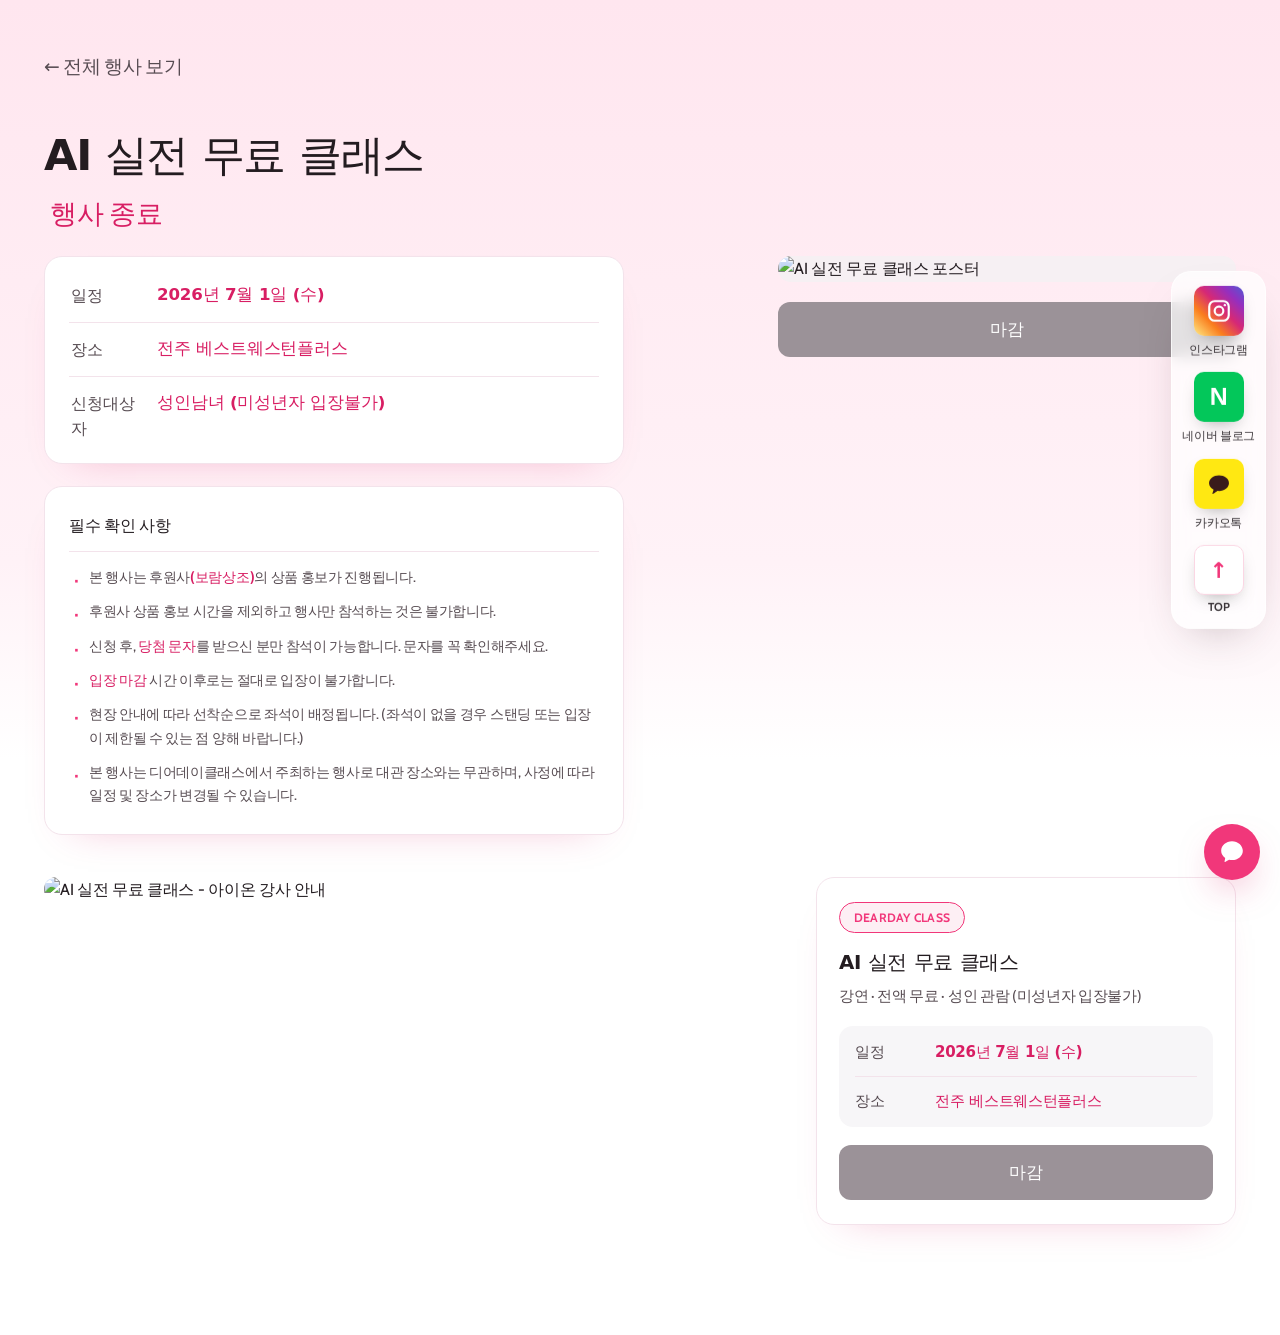
==== src/pages/event-ai.html @ 3b2538b6 "전민0903#1 Co-Authored-By: Claude Opus 5 <noreply@anthropic.com> Claude-Session: https://claude.ai/cod" ====
<!DOCTYPE html>
<html lang="ko">
<head>
<meta charset="UTF-8">
<meta name="viewport" content="width=device-width, initial-scale=1.0">
<title>AI 실전 무료 클래스 · 디어데이클래스</title>
<meta name="description" content="AI 실전 무료 클래스 - 전액 무료. 지금 신청하세요.">
<link rel="icon" type="image/png" href="/images/common-01.png">
<link rel="apple-touch-icon" href="/images/common-02.png">
<link rel="preconnect" href="https://cdn.jsdelivr.net">
<link rel="stylesheet" href="https://cdn.jsdelivr.net/gh/orioncactus/pretendard@v1.3.9/dist/web/static/pretendard.min.css">
<link rel="preconnect" href="https://fonts.googleapis.com"><link rel="preconnect" href="https://fonts.gstatic.com" crossorigin>
<link href="https://fonts.googleapis.com/css2?family=Cabin:wght@400&family=Nanum+Pen+Script&display=swap" rel="stylesheet">
<style>
  :root{
    --bg:#FFFFFF;
    --pink-tint:#FFF1F6;
    --pink-2:#FCE7F0;
    --pink-3:#FFF7FA;
    --ink:#231C20;
    --ink-2:#574C52;
    --muted:#9B9298;
    --line:#F3E3EB;
    --line-2:#EBD2DE;
    --magenta:#F1377A;
    --magenta-deep:#D81E63;
    --magenta-soft:#FBD7E4;
    --pink-mid:#F795B8;
    --sans:"Cabin","Pretendard","Pretendard Variable",-apple-system,BlinkMacSystemFont,system-ui,"Apple SD Gothic Neo",sans-serif;
    --maxw:1280px;
    --radius:18px;
    --shadow:0 26px 60px -34px rgba(216,30,99,.42);
  }
  *{box-sizing:border-box;margin:0;padding:0;}
  html{scroll-behavior:smooth;}
  body{background:var(--bg);color:var(--ink);font-family:var(--sans);font-synthesis:none;line-height:1.6;
    -webkit-font-smoothing:antialiased;letter-spacing:-.02em;overflow-x:hidden;}
  a{color:inherit;text-decoration:none;}
  img{max-width:100%;display:block;}
  button{font-family:inherit;cursor:pointer;}
  .wrap{max-width:var(--maxw);margin:0 auto;padding:0 clamp(20px,4vw,44px);}
  a:focus-visible,button:focus-visible,input:focus-visible,select:focus-visible{outline:2px solid var(--magenta);outline-offset:2px;border-radius:4px;}
  .skip{position:absolute;left:-999px;top:0;background:var(--ink);color:#fff;padding:10px 16px;z-index:300;}
  .skip:focus{left:0;}

  .utility{border-bottom:1px solid var(--line);font-size:.8rem;background:#fff;}
  .utility-inner{display:flex;justify-content:flex-end;align-items:center;gap:16px;height:38px;color:var(--muted);}
  .utility a:hover{color:var(--magenta);}
  .utility .sep{width:1px;height:11px;background:var(--line-2);}
  .utility .lang button{background:none;border:none;color:var(--muted);font-size:.8rem;padding:2px 4px;}
  .utility .lang button[aria-current="true"]{color:var(--ink);font-weight:700;}

  header.nav{position:sticky;top:0;z-index:200;background:rgba(255,255,255,.93);backdrop-filter:blur(12px);
    border-bottom:1px solid transparent;transition:border-color .3s,box-shadow .3s;}
  header.nav.scrolled{border-bottom-color:var(--line);box-shadow:0 8px 30px -26px rgba(216,30,99,.3);}
  .nav-inner{display:flex;align-items:center;justify-content:space-between;height:76px;gap:24px;}
  .brand{display:flex;align-items:center;}
  .brand img{height:38px;width:auto;display:block;}
  .nav-menu{display:flex;gap:clamp(16px,2.2vw,34px);align-items:center;margin-left:auto;}
  .nav-menu a{font-size:.97rem;font-weight:600;color:var(--ink-2);position:relative;transition:color .2s;}
  .nav-menu a::after{content:"";position:absolute;left:0;right:0;bottom:-27px;height:3px;background:var(--magenta);
    transform:scaleX(0);transition:transform .25s;border-radius:3px;}
  .nav-menu a:hover{color:var(--ink);}
  .nav-menu a:hover::after{transform:scaleX(1);}
  .nav-right{display:flex;align-items:center;gap:12px;}
  .btn{font-size:.94rem;font-weight:700;border:none;background:var(--magenta);color:#fff;padding:12px 24px;border-radius:100px;
    display:inline-flex;align-items:center;gap:8px;transition:transform .2s,background .25s,box-shadow .25s;
    box-shadow:0 12px 26px -16px rgba(216,30,99,.85);}
  .btn:hover{transform:translateY(-2px);background:var(--magenta-deep);}
  .btn.ghost{background:#fff;color:var(--ink);border:1px solid var(--line-2);box-shadow:none;}
  .btn.ghost:hover{background:var(--pink-tint);border-color:var(--magenta-soft);color:var(--magenta-deep);}
  

  .hero{position:relative;background:linear-gradient(180deg,#FFE6EF 0%,#FFF2F7 74%,#fff 100%);overflow:hidden;}
  .hero-grid{display:grid;grid-template-columns:1.02fr .98fr;gap:clamp(24px,4vw,56px);align-items:center;
    min-height:clamp(560px,82vh,800px);padding:clamp(40px,5vw,60px) 0 clamp(100px,9vw,130px);}
  .hero-eyebrow{display:inline-block;font-size:.85rem;font-weight:800;color:var(--magenta);letter-spacing:.08em;margin-bottom:18px;}
  .hero h1{font-weight:800;font-size:clamp(2.8rem,6.4vw,5.4rem);line-height:1.04;letter-spacing:-.045em;color:var(--ink);}
  .hero h1 .mg{color:var(--magenta);display:block;margin-top:.06em;}
  .hero p.lead{font-size:clamp(1rem,1.4vw,1.18rem);color:var(--ink-2);margin:1.4em 0 0;max-width:31ch;font-weight:500;}
  .hero p.lead b{color:var(--magenta-deep);font-weight:700;}
  .hero-actions{display:flex;gap:12px;flex-wrap:wrap;margin-top:2.1em;}
  .hero-dots{display:flex;gap:9px;align-items:center;margin-top:2.4em;}
  .hero-dots i{width:8px;height:8px;border-radius:50%;background:var(--magenta-soft);display:block;transition:.3s;}
  .hero-dots i.on{width:26px;border-radius:6px;background:var(--magenta);}
  .hero-arrow{position:absolute;top:42%;z-index:6;width:46px;height:46px;border-radius:50%;border:1px solid var(--line-2);
    background:rgba(255,255,255,.75);color:var(--ink-2);font-size:1.4rem;line-height:1;display:grid;place-items:center;transition:background .2s,transform .2s;}
  .hero-arrow:hover{background:#fff;transform:scale(1.06);color:var(--magenta);}
  .hero-arrow.left{left:14px;}.hero-arrow.right{right:14px;}
  .hero-visual{position:relative;display:flex;justify-content:center;}
  .poster{width:min(420px,86%);aspect-ratio:1/1;border-radius:24px;overflow:hidden;box-shadow:var(--shadow);border:6px solid #fff;background:#fff;}
  .poster img{width:100%;height:100%;object-fit:cover;}
  .hero-chip{position:absolute;bottom:-18px;left:6%;background:#fff;border:1px solid var(--line);border-radius:14px;
    padding:13px 17px;box-shadow:var(--shadow);max-width:74%;}
  .hero-chip .t{font-size:.7rem;font-weight:800;letter-spacing:.08em;color:var(--magenta);}
  .hero-chip .n{font-size:1.05rem;font-weight:800;margin:3px 0 1px;letter-spacing:-.03em;}
  .hero-chip .s{font-size:.8rem;color:var(--muted);}
  .hero-chip .free{color:var(--magenta-deep);font-weight:800;}

  .applybar-pos{position:relative;}
  .applybar{position:absolute;left:50%;bottom:0;transform:translate(-50%,50%);width:min(1100px,calc(100% - 40px));z-index:8;
    background:var(--ink);border-radius:20px;padding:16px clamp(16px,2vw,24px);display:flex;align-items:center;gap:14px;flex-wrap:wrap;
    box-shadow:0 34px 70px -32px rgba(35,28,32,.6);}
  .applybar .lab{color:#fff;font-weight:800;font-size:1.02rem;white-space:nowrap;}
  .applybar .field{flex:1 1 130px;min-width:0;}
  .applybar input,.applybar select{width:100%;border:none;border-radius:10px;padding:12px 14px;font-family:inherit;font-size:.92rem;background:#fff;color:var(--ink);}
  .applybar input::placeholder{color:#aaa;}
  .applybar .agree{display:flex;align-items:center;gap:7px;color:rgba(255,255,255,.78);font-size:.82rem;white-space:nowrap;}
  .applybar .agree input{width:16px;height:16px;accent-color:var(--magenta);}
  .applybar .agree a{color:#fff;text-decoration:underline;text-underline-offset:2px;}
  .applybar .submit{flex:0 0 auto;background:var(--magenta);color:#fff;border:none;border-radius:12px;padding:13px 26px;font-weight:800;font-size:.96rem;transition:background .2s,transform .2s;}
  .applybar .submit:hover{background:var(--magenta-deep);transform:translateY(-2px);}

  .rail{position:fixed;right:14px;top:50%;transform:translateY(-50%);z-index:150;display:flex;flex-direction:column;gap:13px;align-items:center;background:rgba(255,255,255,.72);backdrop-filter:blur(8px);border:1px solid rgba(255,255,255,.7);border-radius:20px;padding:14px 10px;box-shadow:0 22px 50px -28px rgba(60,40,46,.5);}
  .rail-item{display:flex;flex-direction:column;align-items:center;gap:5px;background:none;border:none;cursor:pointer;padding:0;text-decoration:none;width:auto;height:auto;}
  .rail-item .ic{width:50px;height:50px;border-radius:10px;display:grid;place-items:center;box-shadow:0 8px 18px -8px rgba(0,0,0,.35);transition:transform .3s ease;overflow:hidden;}
  .rail-item:hover .ic{transform:scale(1.2);}
  .rail-item .lb{font-size:.72rem;font-weight:700;color:#3A3438;white-space:nowrap;}
  .ic.ig{background:linear-gradient(45deg,#feda75 5%,#fa7e1e 30%,#d62976 55%,#962fbf 78%,#4f5bd5 100%);color:#fff;}
  .ic.naver{background:#03C75A;color:#fff;font-weight:900;font-size:1.55rem;font-family:Arial,Helvetica,sans-serif;line-height:1;}
  .ic.kakao{background:#FFE812;}
  .ic.chatic{background:var(--magenta);color:#fff;}
  .ic.top-ic{background:#fff;border:1.5px solid var(--magenta-soft);color:var(--magenta);font-weight:800;font-size:1.35rem;}
  
  section{padding:clamp(64px,8vw,116px) 0;}
  .sec-head{text-align:center;max-width:640px;margin:0 auto clamp(40px,5vw,60px);}
  .sec-head .eyebrow{display:inline-block;font-size:.82rem;font-weight:800;color:var(--magenta);letter-spacing:.1em;text-transform:uppercase;margin-bottom:14px;}
  .sec-head h2{font-size:clamp(2rem,4.2vw,3rem);font-weight:800;line-height:1.16;letter-spacing:-.04em;}
  .sec-head h2 .mg{color:var(--magenta);}
  .sec-head p{color:var(--muted);font-size:1.04rem;margin-top:15px;font-weight:500;}

  .cats{display:grid;grid-template-columns:repeat(4,1fr);gap:clamp(14px,1.6vw,20px);}
  .cat{background:#fff;border:1px solid var(--line);border-radius:var(--radius);padding:30px 26px 26px;transition:transform .3s,box-shadow .3s,border-color .3s;}
  .cat:hover{transform:translateY(-6px);box-shadow:var(--shadow);border-color:var(--magenta-soft);}
  .cat .c-ic{width:52px;height:52px;border-radius:14px;background:var(--pink-tint);display:grid;place-items:center;font-size:1.4rem;color:var(--magenta);margin-bottom:20px;}
  .cat h3{font-size:1.26rem;font-weight:800;letter-spacing:-.03em;margin-bottom:8px;}
  .cat p{color:var(--muted);font-size:.92rem;}
  .cat .c-go{margin-top:18px;font-size:.86rem;font-weight:700;color:var(--magenta);display:inline-flex;align-items:center;gap:6px;transition:gap .2s;}
  .cat:hover .c-go{gap:11px;}

  .upcoming{background:var(--pink-3);}
  .rank-head{text-align:center;margin-bottom:clamp(24px,3vw,34px);}
  .rank-head h2{font-size:clamp(1.9rem,4vw,2.8rem);font-weight:800;letter-spacing:-.04em;line-height:1.14;}
  .rank-head p{color:var(--muted);margin-top:10px;font-size:1rem;}
  .tabs{display:flex;flex-wrap:wrap;gap:9px;justify-content:center;margin-bottom:clamp(30px,4vw,44px);}
  .tab{font-size:.92rem;font-weight:700;color:var(--ink-2);background:#fff;border:1px solid var(--line-2);padding:10px 22px;border-radius:100px;transition:background .2s,color .2s,border-color .2s;}
  .tab:hover{border-color:var(--magenta-soft);color:var(--magenta);}
  .tab.active{background:var(--magenta);color:#fff;border-color:var(--magenta);}
  .rank-shell{position:relative;}
  .rank-row{display:flex;gap:clamp(14px,1.6vw,20px);overflow-x:auto;scroll-snap-type:x mandatory;padding:4px 2px 12px;scrollbar-width:thin;scrollbar-color:var(--magenta-soft) transparent;}
  .rank-row::-webkit-scrollbar{height:6px;}
  .rank-row::-webkit-scrollbar-thumb{background:var(--magenta-soft);border-radius:3px;}
  .rank-empty{text-align:center;color:var(--muted);padding:52px 0;font-size:1rem;}
  .rank-next{position:absolute;right:-8px;top:32%;z-index:5;width:46px;height:46px;border-radius:50%;border:1px solid var(--line-2);background:#fff;color:var(--ink-2);font-size:1.5rem;line-height:1;display:grid;place-items:center;box-shadow:var(--shadow);transition:color .2s,transform .2s;}
  .rank-next:hover{color:var(--magenta);transform:scale(1.07);}
  .ex{flex:0 0 clamp(208px,23%,272px);scroll-snap-align:start;display:block;color:inherit;transition:transform .3s;}
  .ex:hover{transform:translateY(-4px);}
  .ex-imgwrap{position:relative;border-radius:14px;overflow:hidden;box-shadow:0 16px 34px -26px rgba(216,30,99,.45);}
  .ex-imgwrap::after{content:"";position:absolute;left:0;right:0;bottom:0;height:46%;z-index:1;pointer-events:none;background:linear-gradient(to top,rgba(0,0,0,.5),transparent);}
  .ex-img{width:100%;aspect-ratio:1/1;object-fit:cover;display:block;background:var(--pink-2);transition:transform .55s ease;}
  .ex:hover .ex-img{transform:scale(1.05);}
  .ex-rank{position:absolute;left:10px;top:10px;z-index:2;width:32px;height:32px;display:flex;align-items:center;justify-content:center;font-weight:800;font-size:1.05rem;line-height:1;color:#fff;letter-spacing:0;text-shadow:none;background:var(--magenta);border-radius:10px;box-shadow:0 6px 16px -6px rgba(216,30,99,.7);}
  .ex-body{padding:14px 2px 0;}
  .ex h3{font-size:1.04rem;font-weight:700;line-height:1.4;color:var(--ink);margin-bottom:6px;letter-spacing:-.02em;display:-webkit-box;-webkit-line-clamp:1;-webkit-box-orient:vertical;overflow:hidden;}
  .ex .venue{font-size:.88rem;color:var(--ink-2);}
  .ex .daterange{font-size:.82rem;color:var(--muted);margin-top:3px;}
  .ex .ex-tag{display:inline-block;margin-top:11px;font-size:.72rem;font-weight:800;color:var(--magenta);border:1px solid var(--magenta-soft);padding:3px 10px;border-radius:6px;}

  .promise-wrap{background:linear-gradient(135deg,#FFE6EF 0%,#FFF1F6 60%,#fff 100%);border-radius:28px;padding:clamp(44px,6vw,76px) clamp(26px,5vw,64px);}
  .pgrid{display:grid;grid-template-columns:repeat(3,1fr);gap:clamp(18px,2vw,26px);margin-top:clamp(34px,4vw,50px);}
  .pitem{background:rgba(255,255,255,.82);border:1px solid #fff;border-radius:16px;padding:30px 28px;}
  .pitem .rule{width:38px;height:3px;border-radius:3px;background:var(--magenta);margin-bottom:18px;}
  .pitem h4{font-size:1.22rem;font-weight:800;letter-spacing:-.03em;margin-bottom:9px;color:var(--magenta-deep);}
  .pitem p{font-size:.92rem;color:var(--ink-2);line-height:1.65;}

  .steps{display:grid;grid-template-columns:repeat(3,1fr);gap:clamp(16px,2vw,24px);}
  .step{text-align:center;padding:8px;}
  .step .s-no{width:62px;height:62px;margin:0 auto 18px;border-radius:50%;background:var(--magenta);color:#fff;font-size:1.45rem;font-weight:800;display:grid;place-items:center;box-shadow:0 14px 28px -16px rgba(216,30,99,.85);}
  .step h4{font-size:1.26rem;font-weight:800;letter-spacing:-.03em;margin-bottom:8px;}
  .step p{color:var(--muted);font-size:.95rem;}

  .final{background:var(--ink);color:#fff;text-align:center;position:relative;overflow:hidden;}
  .final::before{content:"";position:absolute;width:440px;height:440px;border-radius:50%;background:radial-gradient(circle,rgba(241,55,122,.55),transparent 65%);top:-130px;left:-90px;}
  .final::after{content:"";position:absolute;width:440px;height:440px;border-radius:50%;background:radial-gradient(circle,rgba(247,149,184,.42),transparent 65%);bottom:-170px;right:-70px;}
  .final .wrap{position:relative;z-index:2;}
  .final h2{font-size:clamp(2.1rem,4.6vw,3.5rem);font-weight:800;letter-spacing:-.04em;line-height:1.12;margin-bottom:.5em;}
  .final h2 .mg{color:var(--pink-mid);}
  .final p{color:rgba(255,255,255,.72);font-size:1.05rem;max-width:36ch;margin:0 auto 2em;}

  footer{background:#df497c;color:#fff;padding:clamp(40px,5vw,56px) 0 28px;}
  .foot-top{display:flex;justify-content:space-between;align-items:center;flex-wrap:wrap;gap:16px;padding-bottom:26px;}
  .foot-brand img{height:34px;width:auto;display:block;filter:brightness(0) invert(1);}
  .foot-links{display:flex;align-items:center;gap:14px;flex-wrap:wrap;}
  .foot-links a{font-size:.86rem;color:#fff;position:relative;padding-right:14px;transition:opacity .2s;text-decoration:none;}
  .foot-links a:not(:last-child)::after{content:"";position:absolute;right:0;top:50%;transform:translateY(-50%);width:1px;height:12px;background:rgba(255,255,255,.3);}
  .foot-links a:hover{opacity:.8;}
  .foot-rule{border-top:1px solid rgba(255,255,255,.35);}
  .foot-bottom{display:flex;justify-content:space-between;align-items:center;flex-wrap:wrap;gap:10px;padding-top:22px;font-size:.8rem;color:#fff;}

  .reveal{opacity:0;transform:translateY(26px);transition:opacity .8s cubic-bezier(.22,.61,.36,1),transform .8s cubic-bezier(.22,.61,.36,1);}
  .reveal.in{opacity:1;transform:none;}

  @media(max-width:1000px){.cats{grid-template-columns:repeat(2,1fr);}.grid{grid-template-columns:repeat(2,1fr);}}
  @media(max-width:880px){
    .hero-grid{grid-template-columns:1fr;min-height:auto;padding-bottom:130px;text-align:center;}
    .hero p.lead{margin-left:auto;margin-right:auto;}
    .hero-actions,.hero-dots{justify-content:center;}
    .hero-visual{order:-1;margin-bottom:8px;}
    .hero-chip{left:50%;transform:translateX(-50%);}
    .hero-arrow{display:none;}
    .pgrid,.steps{grid-template-columns:1fr;}
    .rail{flex-direction:column;top:auto;bottom:88px;right:20px;left:auto;transform:none;background:rgba(255,255,255,.94);padding:12px 8px;border-radius:20px;box-shadow:var(--shadow);gap:10px;}
    .rail-item .lb{display:none;}
    .rail-item .ic{width:40px;height:40px;border-radius:12px;}
    .rail .top span{font-size:1rem;}
    .applybar{flex-direction:column;align-items:stretch;}
    .applybar .field{flex:1 1 auto;}
    .applybar .agree{justify-content:center;}
  }
  @media(max-width:620px){
    .nav-menu{display:none;position:absolute;top:76px;left:0;right:0;flex-direction:column;align-items:flex-start;background:#fff;border-bottom:1px solid var(--line);padding:16px 24px 24px;gap:16px;}
    .nav-menu.open{display:flex;}
    .nav-menu a::after{display:none;}
    
    .nav-right .btn.ghost{display:none;}
    .utility-inner{justify-content:center;}
    .cats{grid-template-columns:1fr;}
    .rank-next{display:none;}
    .ex{flex:0 0 66%;}
    .foot-top{flex-direction:column;align-items:flex-start;}
  }
  @media(prefers-reduced-motion:reduce){*{animation:none!important;scroll-behavior:auto!important;}.reveal{opacity:1;transform:none;transition:none;}}

  /* ===== hero video background ===== */
  .hero{background:#130A0F;}
  .hero-video{position:absolute;inset:0;width:100%;height:100%;object-fit:cover;z-index:0;}
  .hero-overlay{position:absolute;inset:0;z-index:1;pointer-events:none;
    background:linear-gradient(95deg,rgba(14,8,11,.86) 0%,rgba(22,9,16,.6) 46%,rgba(241,55,122,.22) 100%);}
  .hero .wrap{position:relative;z-index:2;}
  .hero-eyebrow{color:var(--pink-mid);}
  .hero h1{color:#fff;}
  .hero p.lead{color:rgba(255,255,255,.9);}
  .hero p.lead b{color:var(--pink-mid);}
  .hero-dots i{background:rgba(255,255,255,.45);}
  .hero-arrow{background:rgba(255,255,255,.16);border-color:rgba(255,255,255,.4);color:#fff;}
  .hero-arrow:hover{background:rgba(255,255,255,.32);color:#fff;}
  @media(max-width:880px){
    .hero-overlay{background:linear-gradient(180deg,rgba(14,8,11,.55) 0%,rgba(14,8,11,.8) 100%);}
  }

  /* ===== reviews carousel ===== */
  .reviews{background:linear-gradient(180deg,#fff 0%,var(--pink-3) 100%);}
  .rv-head{text-align:center;margin-bottom:clamp(34px,4vw,52px);}
  .rv-head .eyebrow{display:inline-block;font-size:.82rem;font-weight:800;color:var(--magenta);letter-spacing:.1em;text-transform:uppercase;margin-bottom:12px;}
  .rv-head h2{font-size:clamp(2rem,4.2vw,3rem);font-weight:800;letter-spacing:-.04em;line-height:1.16;}
  .rv-head h2 .mg{color:var(--magenta);}
  .rv-underline{width:clamp(56px,8vw,96px);height:4px;border-radius:4px;background:linear-gradient(90deg,var(--magenta),var(--pink-mid));margin:18px auto 0;}
  .rv-shell{position:relative;max-width:1100px;margin:0 auto;}
  .rv-nav{display:flex;justify-content:center;gap:10px;margin-bottom:18px;}
  @media(min-width:768px){.rv-nav{position:absolute;top:-64px;right:0;margin:0;}}
  .rv-arrow{width:42px;height:42px;border-radius:50%;border:1px solid var(--line-2);background:#fff;color:var(--magenta);font-size:1.3rem;line-height:1;display:grid;place-items:center;box-shadow:0 8px 20px -12px rgba(216,30,99,.4);transition:background .2s,color .2s,transform .2s,opacity .2s;}
  .rv-arrow:hover:not(:disabled){background:var(--magenta);color:#fff;border-color:var(--magenta);transform:scale(1.06);}
  .rv-arrow:disabled{opacity:.38;cursor:not-allowed;}
  .rv-viewport{overflow:hidden;}
  .rv-track{display:flex;transition:transform .6s cubic-bezier(.22,.61,.36,1);}
  .rv-card{flex:0 0 33.3333%;padding:10px;box-sizing:border-box;}
  .rv-inner{position:relative;overflow:hidden;background:#fff;border:1px solid var(--line);border-radius:20px;padding:30px 28px;height:100%;display:flex;flex-direction:column;box-shadow:0 18px 40px -30px rgba(216,30,99,.4);}
  .rv-quote{position:absolute;top:2px;left:14px;font-size:5rem;line-height:1;color:var(--magenta);opacity:.13;font-family:Georgia,"Times New Roman",serif;}
  .rv-text{position:relative;z-index:1;font-size:.98rem;color:var(--ink-2);line-height:1.7;font-weight:500;margin-bottom:22px;}
  .rv-person{display:flex;align-items:center;gap:12px;margin-top:auto;padding-top:18px;border-top:1px solid var(--line);}
  .rv-avatar{flex:none;width:46px;height:46px;border-radius:50%;display:grid;place-items:center;color:#fff;font-weight:800;font-size:1.05rem;}
  .rv-name{font-weight:800;font-size:.96rem;color:var(--ink);}
  .rv-user{font-size:.84rem;color:var(--magenta);}
  .rv-dots{display:flex;justify-content:center;gap:8px;margin-top:26px;}
  .rv-dot{width:8px;height:8px;border-radius:50%;background:var(--magenta-soft);border:none;padding:0;cursor:pointer;transition:width .3s,background .3s;}
  .rv-dot.on{width:24px;border-radius:5px;background:var(--magenta);}
  @media(max-width:1279px){.rv-card{flex-basis:50%;}}
  @media(max-width:767px){.rv-card{flex-basis:100%;}}

  /* ===== rail social + chatbot ===== */
  .chatbot{position:fixed;right:18px;bottom:92px;z-index:170;width:min(322px,calc(100vw - 32px));background:#fff;border:1px solid var(--line);border-radius:18px;box-shadow:0 30px 64px -26px rgba(216,30,99,.55);overflow:hidden;display:flex;flex-direction:column;}
  .chatbot[hidden]{display:none;}
  .cb-head{background:var(--magenta);color:#fff;padding:14px 16px;font-weight:800;font-size:.95rem;display:flex;justify-content:space-between;align-items:center;}
  .cb-head button{background:none;border:none;color:#fff;font-size:1rem;line-height:1;cursor:pointer;}
  .cb-body{padding:16px;display:flex;flex-direction:column;gap:10px;max-height:300px;overflow-y:auto;background:var(--pink-3);}
  .cb-msg{max-width:84%;padding:10px 13px;border-radius:14px;font-size:.88rem;line-height:1.55;}
  .cb-msg.bot{background:#fff;border:1px solid var(--line);align-self:flex-start;border-bottom-left-radius:4px;color:var(--ink);}
  .cb-msg.user{background:var(--magenta);color:#fff;align-self:flex-end;border-bottom-right-radius:4px;}
  .cb-input{display:flex;gap:8px;padding:12px;border-top:1px solid var(--line);background:#fff;}
  .cb-input input{flex:1;min-width:0;border:1px solid var(--line-2);border-radius:100px;padding:10px 14px;font-family:inherit;font-size:.88rem;outline:none;}
  .cb-input input:focus{border-color:var(--magenta-soft);}
  .cb-input button{flex:none;width:40px;height:40px;border-radius:50%;border:none;background:var(--magenta);color:#fff;font-size:.95rem;cursor:pointer;transition:background .2s;}
  .cb-input button:hover{background:var(--magenta-deep);}
  @media(max-width:880px){.chatbot{bottom:78px;right:12px;}}
  .ct-launcher{position:fixed;right:20px;bottom:20px;z-index:180;width:56px;height:56px;border-radius:50%;background:var(--magenta);border:none;display:grid;place-items:center;box-shadow:0 16px 36px -14px rgba(216,30,99,.55);cursor:pointer;transition:transform .2s,background .2s;}
  .ct-launcher:hover{background:var(--magenta-deep);transform:translateY(-2px);}
  .ct-top{background:#fff;padding:16px 16px 14px;display:flex;align-items:center;gap:12px;border-bottom:1px solid var(--line);}
  .ct-avatar{width:40px;height:40px;border-radius:50%;background:var(--magenta);display:grid;place-items:center;font-size:1.3rem;flex:none;}
  .ct-topinfo{flex:1;min-width:0;display:flex;flex-direction:column;gap:2px;}
  .ct-topinfo strong{font-size:.98rem;color:var(--ink);}
  .ct-hours-link{font-size:.78rem;color:var(--muted);cursor:pointer;}
  .ct-top #cbClose{background:none;border:none;color:var(--muted);font-size:1.1rem;line-height:1;cursor:pointer;flex:none;}
  .ct-top #cbClose:hover{color:var(--ink);}
  .ct-greet{padding:14px 16px 18px;background:var(--pink-3);}
  .ct-greet[hidden]{display:none;}
  .ct-greet-row{display:flex;gap:10px;align-items:flex-start;}
  .ct-greet-avatar{width:30px;height:30px;border-radius:50%;background:var(--magenta);display:grid;place-items:center;font-size:1rem;flex:none;}
  .ct-greet-card{flex:1;background:#fff;border:1px solid var(--line);border-radius:14px;padding:14px;}
  .ct-greet-card strong{display:block;font-size:.85rem;color:var(--ink);margin-bottom:6px;}
  .ct-greet-card p{font-size:.88rem;color:var(--ink-2);line-height:1.55;margin-bottom:12px;}
  .ct-cta{display:flex;align-items:center;justify-content:center;gap:6px;width:100%;background:var(--magenta);color:#fff;border:none;border-radius:12px;padding:12px;font-weight:800;font-size:.92rem;cursor:pointer;transition:background .2s;}
  .ct-cta:hover{background:var(--magenta-deep);}
  .ct-hours-note{text-align:center;font-size:.78rem;color:var(--muted);margin-top:12px;}
  .cb-body[hidden]{display:none;}
  .cb-input[hidden]{display:none;}
  .ct-settings{padding:16px;background:var(--pink-3);}
  .ct-settings[hidden]{display:none;}
  .ct-settings-row{font-size:.85rem;color:var(--ink-2);line-height:1.6;margin-bottom:12px;}
  .ct-settings-row strong{color:var(--ink);}
  .ct-settings-row:last-child{margin-bottom:0;}
  .ct-foot{display:flex;align-items:center;justify-content:center;gap:6px;padding:9px 0;font-size:.74rem;color:var(--muted);background:#fff;border-top:1px solid var(--line);}
  .ct-foot-ic{width:6px;height:6px;border-radius:50%;background:var(--magenta);display:inline-block;}
  .ct-nav{display:flex;background:#fff;border-top:1px solid var(--line);}
  .ct-nav-item{flex:1;display:flex;flex-direction:column;align-items:center;gap:2px;padding:9px 0 10px;background:none;border:none;color:var(--muted);font-size:.7rem;cursor:pointer;}
  .ct-nav-item .ct-nav-ic{font-size:1.05rem;line-height:1;}
  .ct-nav-item.active{color:var(--magenta);}

  /* ===== hero eyebrow handwriting + lead line ===== */
  .hero-eyebrow{font-family:'Nanum Pen Script','Pretendard',cursive;font-size:clamp(2.4rem,5vw,3.6rem);font-weight:400;letter-spacing:0;line-height:1.02;margin-bottom:6px;color:var(--pink-mid);text-transform:none;}
  .hero p.lead{max-width:none;font-size:clamp(.96rem,1.2vw,1.1rem);}
  @media(min-width:881px){.hero .ld1{white-space:nowrap;}}

  /* ===== gallery marquee ===== */
  .gallery{background:#fff;overflow:hidden;}
  .marquee{margin-top:clamp(34px,4vw,52px);overflow:hidden;width:100%;
    -webkit-mask-image:linear-gradient(90deg,transparent,#000 5%,#000 95%,transparent);
    mask-image:linear-gradient(90deg,transparent,#000 5%,#000 95%,transparent);}
  .marq-track{display:flex;gap:16px;width:max-content;animation:marq 48s linear infinite;will-change:transform;}
  .marq-track img{height:clamp(190px,26vw,300px);width:auto;border-radius:14px;object-fit:cover;display:block;
    box-shadow:0 18px 38px -28px rgba(216,30,99,.45);}
  .marquee:hover .marq-track{animation-play-state:paused;}
  @keyframes marq{from{transform:translateX(0);}to{transform:translateX(-50%);}}
  @media(prefers-reduced-motion:reduce){.marq-track{animation:none;}}

  /* mobile: keep quick-apply bar in normal flow so agreement + submit are never clipped */
  @media(max-width:880px){
    .hero{overflow:visible;}
    .hero .wrap.applybar-pos{position:static;padding-bottom:32px;}
    .applybar{position:static;transform:none;left:auto;right:auto;bottom:auto;width:100%;margin:20px auto 0;}
    .applybar .submit{width:100%;padding:15px;}
    .applybar .agree{justify-content:flex-start;}
    .hero-grid{padding-bottom:30px;}
  }

  /* FAQ */
  .faq{background:var(--pink-3);padding:clamp(58px,9vw,110px) 0;}
  .faq-wrap{max-width:820px;margin:0 auto;padding:0 22px;}
  .faq-list{display:grid;gap:14px;margin-top:clamp(28px,4vw,46px);}
  .faq-item{background:#fff;border:1px solid var(--line);border-radius:16px;overflow:hidden;box-shadow:0 12px 30px -26px rgba(216,30,99,.4);}
  .faq-q{width:100%;text-align:left;background:none;border:none;cursor:pointer;display:flex;align-items:center;gap:13px;padding:19px 22px;font-size:1.04rem;font-weight:700;color:var(--ink);}
  .faq-q .qmark{flex:0 0 auto;width:26px;height:26px;border-radius:50%;background:var(--magenta-soft);color:var(--magenta-deep);font-weight:900;display:grid;place-items:center;font-size:.85rem;}
  .faq-q .qtxt{flex:1 1 auto;}
  .faq-q .ar{flex:0 0 auto;color:var(--magenta);font-size:1.05rem;transition:transform .25s;}
  .faq-item.open .faq-q .ar{transform:rotate(180deg);}
  .faq-a{max-height:0;overflow:hidden;transition:max-height .3s ease;}
  .faq-a-inner{padding:0 22px 22px 61px;color:var(--ink-2);line-height:1.7;font-size:.97rem;}
  .faq-a-inner a{color:var(--magenta-deep);font-weight:700;text-decoration:underline;word-break:break-all;}
  .faq-a-inner strong{color:var(--magenta-deep);}
  @media(max-width:560px){.faq-a-inner{padding-left:22px;}}
  
  .detail{max-width:var(--maxw);margin:0 auto;padding:clamp(26px,5vw,52px) clamp(20px,4vw,44px) clamp(56px,9vw,110px);position:relative;}
.detail::before{content:"";position:absolute;top:0;left:50%;transform:translateX(-50%);width:100vw;height:760px;background:linear-gradient(180deg,#FFE6EF 0%,#FFF2F7 74%,#fff 100%);z-index:-1;pointer-events:none;}
  .crumb{display:inline-flex;gap:6px;align-items:center;color:var(--ink-2);text-decoration:none;font-size:1.18rem;margin-bottom:22px;}
  .crumb:hover{color:var(--magenta);}
  .detail-banner{display:block;width:100%;max-width:430px;margin:0 auto 26px;border-radius:16px;overflow:hidden;box-shadow:0 18px 44px -28px rgba(35,20,30,.42);background:#f6f0f3;}
  .detail-banner img{width:100%;display:block;}
  .ev-title{text-align:left;font-family:"Pretendard","Pretendard Variable",-apple-system,BlinkMacSystemFont,system-ui,"Apple SD Gothic Neo",sans-serif;font-size:clamp(1.9rem,4.2vw,2.7rem);font-weight:800;letter-spacing:-.03em;line-height:1.28;margin:24px 0 9px;color:var(--ink);}
  .dday{display:block;width:max-content;margin:0 auto 24px;background:var(--magenta);color:#fff;font-weight:800;font-size:1rem;padding:7px 22px;border-radius:100px;}
  .meta{background:transparent;border:0;border-top:1px solid var(--line);border-bottom:1px solid var(--line);border-radius:0;padding:4px 0;display:block;}
  .meta .row{display:grid;grid-template-columns:74px 1fr;gap:12px;align-items:start;padding:13px 2px;border-bottom:1px solid var(--line);}
  .meta .k{color:var(--ink-2);font-weight:600;font-size:.98rem;letter-spacing:-.01em;}
  .meta .v{color:var(--magenta-deep);font-weight:600;font-size:1.04rem;line-height:1.5;letter-spacing:-.01em;font-family:"Pretendard","Pretendard Variable",-apple-system,BlinkMacSystemFont,system-ui,"Apple SD Gothic Neo",sans-serif;}
  .apply-btn{display:block;width:100%;text-align:center;background:var(--magenta);color:#fff;font-weight:800;font-size:1.06rem;padding:16px;border-radius:12px;text-decoration:none;border:none;cursor:pointer;margin:24px 0;box-shadow:0 18px 36px -16px rgba(216,30,99,.6);transition:transform .2s;}
  .apply-btn:hover{transform:translateY(-2px);}
  .js-apply:disabled{background:var(--muted);color:#fff;cursor:not-allowed;box-shadow:none;}
  .js-apply:disabled:hover{transform:none;}
  .req-title{font-size:1.08rem;font-weight:800;color:var(--ink);margin:36px 0 14px;padding-bottom:11px;border-bottom:2px solid var(--ink);display:block;position:relative;cursor:default;list-style:none;pointer-events:none;}
  .req-title::-webkit-details-marker{display:none;}
  .req-title::marker{display:none;}
  .req-list{list-style:none;display:grid;gap:13px;}
  .req-list li{position:relative;padding-left:20px;color:var(--ink-2);line-height:1.62;font-size:.93rem;}
  .req-list li::before{content:"·";position:absolute;left:5px;top:-3px;color:var(--magenta);font-weight:900;font-size:1.3rem;}
  .req-list li strong{color:var(--magenta-deep);}
  .hero-detail{display:grid;grid-template-columns:1.5fr 1fr;column-gap:48px;grid-template-areas:"title ." "sub ." "info visual";align-items:start;}
  .hero-detail-title{grid-area:title;max-width:580px;}
  .hero-detail-subtitle{grid-area:sub;max-width:580px;}
  .ev-sub.hero-detail-subtitle{margin-left:6px;}
  .hero-detail-info{grid-area:info;max-width:580px;}
  .hero-detail-visual-col{grid-area:visual;}
  .hero-detail-visual{margin:0;max-width:none;width:100%;}
  .hero-detail-info .ev-title{margin-top:0;}
  .hero-detail-cta{margin-top:20px;}
  .hero-detail-cta-mobile{display:none;}
  .hero-detail-req{margin-top:22px;}
  .meta-card{background:#fff;border:1px solid var(--line);border-radius:18px;padding:12px 24px 20px;box-shadow:0 18px 40px -30px rgba(216,30,99,.35);}
  .meta-card .meta{border:0;padding:0;}
  .meta-card .meta .row{padding:14px 2px;}
  .meta-card .meta .row:last-child{border-bottom:0;padding-bottom:2px;}
  .req-card{background:#fff;border:1px solid var(--line);border-radius:18px;padding:26px 24px;box-shadow:0 18px 40px -30px rgba(216,30,99,.35);}
  .req-card .req-title{margin:0 0 14px;padding-bottom:12px;border-bottom:1px solid var(--line);font-size:1rem;}
  .req-card .req-list{overflow:hidden;}
  .req-card:not([open]) > .req-title{margin-bottom:0;padding-bottom:0;border-bottom:none;}
  .req-card:not([open]){padding-bottom:22px;}
  .req-card .req-list{gap:11px;}
  .req-card .req-list li{font-size:.9rem;}

  .modal[hidden]{display:none;}
  .modal{position:fixed;inset:0;z-index:300;display:flex;align-items:center;justify-content:center;padding:20px;}
  #siteAlert{z-index:700;}
  .modal-backdrop{position:absolute;inset:0;background:rgba(20,10,16,.55);backdrop-filter:blur(2px);}
  .modal-card{position:relative;z-index:1;width:min(440px,100%);max-height:90vh;overflow:auto;background:#fff;border-radius:22px;padding:30px 26px 28px;box-shadow:0 40px 90px -30px rgba(35,28,32,.6);animation:modalIn .25s ease;}
  @keyframes modalIn{from{opacity:0;transform:translateY(14px) scale(.98);}to{opacity:1;transform:none;}}
  .modal-x{position:absolute;top:14px;right:14px;width:34px;height:34px;border:none;background:var(--pink-tint);color:var(--ink-2);border-radius:50%;font-size:1.35rem;line-height:1;cursor:pointer;}
  .modal-x:hover{background:var(--magenta-soft);}
  .modal-title{font-size:1.4rem;font-weight:900;color:var(--ink);}
  .modal-sub{color:var(--magenta-deep);font-weight:700;margin:4px 0 20px;font-size:.95rem;line-height:1.45;}
  .modal-form{display:grid;gap:14px;}
  .modal-form[hidden]{display:none;}
  .mf{display:grid;gap:6px;}
  .mf>span{font-size:.85rem;font-weight:700;color:var(--ink-2);}
  .mf input,.mf select{border:1.5px solid var(--line-2);border-radius:12px;padding:13px 14px;font-family:inherit;font-size:.96rem;background:#fff;color:var(--ink);width:100%;}
  .mf input:focus,.mf select:focus{outline:none;border-color:var(--magenta);}
  .mf textarea{border:1.5px solid var(--line-2);border-radius:12px;padding:13px 14px;font-family:inherit;font-size:.96rem;background:#fff;color:var(--ink);width:100%;resize:vertical;}
  .mf textarea:focus{outline:none;border-color:var(--magenta);}
  .cd{position:relative;}
  .cd-btn{border:1.5px solid var(--line-2);border-radius:12px;padding:13px 14px;font-family:inherit;font-size:.96rem;background:#fff;color:var(--muted);width:100%;display:flex;align-items:center;justify-content:space-between;cursor:pointer;text-align:left;}
  .cd-btn.has-value{color:var(--ink);}
  .cd.open .cd-btn,.cd-btn:focus{outline:none;border-color:var(--magenta);}
  .cd-arrow{color:var(--muted);font-size:.75rem;margin-left:8px;transition:transform .2s;}
  .cd.open .cd-arrow{transform:rotate(180deg);}
  .cd-list{position:fixed;z-index:600;background:#fff;border:1.5px solid var(--line-2);border-radius:12px;max-height:220px;overflow-y:auto;box-shadow:0 20px 45px -20px rgba(35,28,32,.35);padding:6px;list-style:none;margin:0;}
  .cd-list[hidden]{display:none;}
  .cd-list li{padding:10px 12px;border-radius:8px;font-size:.94rem;color:var(--ink);cursor:pointer;}
  .cd-list li:hover{background:var(--magenta-soft);color:var(--magenta-deep);}
  .cd-list li.sel{font-weight:800;color:var(--magenta-deep);background:var(--magenta-soft);}
  .mf-agree{display:flex;align-items:center;gap:8px;font-size:.9rem;color:var(--ink-2);margin-top:2px;}
  .mf-agree input{width:17px;height:17px;accent-color:var(--magenta);flex:0 0 auto;}
  .mf-agree a{color:var(--magenta-deep);text-decoration:underline;}
  .modal-submit{margin-top:6px;background:var(--magenta);color:#fff;border:none;border-radius:14px;padding:15px;font-weight:800;font-size:1.05rem;cursor:pointer;transition:background .2s,transform .2s;width:100%;}
  .modal-submit:hover{background:var(--magenta-deep);transform:translateY(-1px);}
  .modal-done{text-align:center;padding:14px 4px 4px;}
  .modal-done[hidden]{display:none;}
  .done-ic{width:62px;height:62px;border-radius:50%;background:var(--magenta);color:#fff;font-size:2rem;display:grid;place-items:center;margin:0 auto 16px;}
  .alert-card{text-align:center;}
  .alert-ic{background:var(--magenta-soft);color:var(--magenta-deep);}
  .alert-msg{margin:4px 0 20px;font-size:1.05rem;font-weight:800;color:var(--ink);line-height:1.5;}
  .modal-done h4{font-size:1.2rem;font-weight:900;margin-bottom:8px;color:var(--ink);}
  .modal-done p{color:var(--ink-2);line-height:1.6;margin-bottom:18px;font-size:.95rem;}
  body.modal-open{overflow:hidden;}

  .detail-imgs{display:grid;gap:16px;margin:42px 0 8px;}
  .detail-imgs img{width:100%;border-radius:12px;display:block;box-shadow:0 12px 30px -26px rgba(60,40,46,.5);}

  .foot-bottom .biz{line-height:1.9;color:#fff;font-size:.8rem;}
  .foot-bottom .biz .sep{margin:0 8px;color:rgba(255,255,255,.5);}
  .foot-bottom .copy{white-space:nowrap;color:#fff;}
  @media(max-width:640px){.foot-bottom{flex-direction:column;align-items:flex-start;} .foot-bottom .biz .sep{margin:0 6px;}}

  .ev-sub{text-align:left;color:var(--magenta-deep);font-size:1.7rem;font-weight:900;margin:0 0 20px;letter-spacing:-.02em;-webkit-text-stroke:1px var(--magenta-deep);}
  .ev-sub.is-ended{font-weight:700;-webkit-text-stroke:0;letter-spacing:-.01em;}
  .meta .row:last-child{border-bottom:0;}

  .apply-btn,.modal-submit,.applybar .submit{border:none;outline:none;}
  .pmodal[hidden]{display:none;}
  .pmodal{position:fixed;inset:0;z-index:500;display:flex;align-items:center;justify-content:center;padding:20px;}
  .pmodal-back{position:absolute;inset:0;background:rgba(35,28,32,.55);backdrop-filter:blur(2px);}
  .pmodal-box{position:relative;z-index:1;background:#fff;border-radius:18px;max-width:560px;width:100%;max-height:min(680px,86vh);
    display:flex;flex-direction:column;box-shadow:0 40px 90px -30px rgba(35,28,32,.6);animation:pmodalIn .25s cubic-bezier(.22,.61,.36,1);}
  @keyframes pmodalIn{from{opacity:0;transform:translateY(10px) scale(.98);}to{opacity:1;transform:none;}}
  .pmodal-head{display:flex;align-items:center;justify-content:space-between;padding:20px 24px;border-bottom:1px solid var(--line);}
  .pmodal-head h3{font-size:1.12rem;font-weight:800;letter-spacing:-.02em;color:var(--ink);}
  .pmodal-head button{background:none;border:none;font-size:1.05rem;color:var(--muted);cursor:pointer;line-height:1;padding:4px;}
  .pmodal-head button:hover{color:var(--ink);}
  .pmodal-body{padding:22px 24px 26px;overflow-y:auto;color:var(--ink-2);font-size:.92rem;line-height:1.75;}
  .pmodal-body p{margin-bottom:16px;}
  .pmodal-body p:last-child{margin-bottom:0;}

  /* ===== 2단 상세 레이아웃 + 스티키 신청 사이드바 ===== */
  .detail-cols{display:grid;grid-template-columns:1fr 420px;gap:24px;align-items:start;margin-top:42px;}
  .detail-imgs-col .detail-imgs{margin:0 0 8px;}
  .detail-imgs-col > .apply-btn{display:none;}
  .detail-side{position:sticky;top:96px;}
  .detail-side-card{background:#fff;border:1px solid var(--line);border-radius:18px;padding:24px 22px;box-shadow:0 18px 40px -30px rgba(216,30,99,.35);}
  .ds-eyebrow{display:inline-block;font-size:.76rem;font-weight:800;letter-spacing:.02em;color:var(--magenta);background:rgba(216,30,99,.07);border:1.5px solid var(--magenta);border-radius:999px;padding:5px 14px;margin-bottom:14px;}
  .ds-title{font-size:1.24rem;font-weight:800;line-height:1.4;color:var(--ink);word-break:keep-all;font-family:"Pretendard","Pretendard Variable",-apple-system,BlinkMacSystemFont,system-ui,"Apple SD Gothic Neo",sans-serif;margin-top:2px;}
  .ds-sub{font-size:.92rem;color:var(--ink-2);margin-top:8px;line-height:1.55;}
  .ds-meta{margin-top:18px;background:#F7F6F8;border-radius:14px;padding:2px 16px;}
  .ds-meta .row{display:grid;grid-template-columns:70px 1fr;align-items:start;gap:10px;padding:12px 0;border-bottom:1px solid var(--line);font-size:.94rem;}
  .ds-meta .row:last-child{border-bottom:none;}
  .ds-meta .row .k{color:var(--ink-2);font-weight:600;flex:none;}
  .ds-meta .row .v{color:var(--magenta-deep);font-weight:700;text-align:left;font-family:"Pretendard","Pretendard Variable",-apple-system,BlinkMacSystemFont,system-ui,"Apple SD Gothic Neo",sans-serif;}
  .detail-side-card .apply-btn{margin:18px 0 0;}
  .sticky-cta{display:none;position:fixed;left:0;right:0;bottom:0;z-index:250;background:#fff;border-top:1px solid var(--line);padding:12px clamp(16px,4vw,24px);align-items:center;gap:14px;box-shadow:0 -14px 34px -26px rgba(35,28,32,.4);}
  .sticky-cta .sc-label{font-size:1.15rem;font-weight:800;color:var(--magenta-deep);white-space:nowrap;}
  .sticky-cta .sc-btn{flex:1;max-width:260px;margin-left:auto;background:var(--magenta);color:#fff;border:none;border-radius:10px;padding:13px;font-weight:800;font-size:.96rem;}
  @media(max-width:900px){
    .hero-detail{grid-template-columns:1fr;grid-template-areas:"visual" "title" "sub" "info";}
    .hero-detail-visual{max-width:430px;margin:0 auto 26px;}
    .hero-detail-title{margin-top:24px;max-width:none;margin-left:6px;}
    .hero-detail-subtitle{max-width:none;}
    .hero-detail-info{max-width:none;}
    .hero-detail-cta{display:none;}
    .hero-detail-cta-mobile{display:none;}
    .hero-detail-req{margin-top:36px;}
    .req-card > .req-title{pointer-events:auto;cursor:pointer;padding-right:26px;}
    .req-card > .req-title::after{content:'';display:block;position:absolute;right:2px;top:6px;width:9px;height:9px;border-right:2px solid var(--ink-2);border-bottom:2px solid var(--ink-2);transform:rotate(45deg);transition:transform .25s ease;}
    .req-card[open] > .req-title::after{transform:rotate(225deg);top:11px;}
    .detail::before{height:420px;}
    .detail-cols{grid-template-columns:1fr;}
    .detail-side{display:none;}
    .detail-imgs-col > .apply-btn{display:none;}
    .sticky-cta{display:flex;}
    .detail{padding-bottom:96px;}
  }
  /* ===== mobile: keep SNS rail / chatbot launcher clear of the sticky apply bar ===== */
  @media(max-width:900px){
    .rail{flex-direction:column;bottom:168px;right:20px;left:auto;top:auto;transform:none;background:rgba(255,255,255,.94);padding:12px 8px;border-radius:20px;box-shadow:var(--shadow);gap:10px;}
    .rail-item .ic{width:40px;height:40px;border-radius:12px;}
    .ct-launcher{bottom:100px;right:19px;background:var(--magenta-deep);}
    .chatbot{bottom:172px;right:14px;}
    .sticky-cta{padding:12px clamp(16px,4vw,24px) calc(12px + env(safe-area-inset-bottom,0px));}
    .sticky-cta .sc-btn:disabled{background:var(--muted);box-shadow:none;}
    footer{padding-bottom:calc(28px + 96px + env(safe-area-inset-bottom,0px));}
  }
  .mobile-tabbar{display:none;}
  .top-fab{display:none;}
  @media(max-width:640px){
    .mobile-tabbar{display:none;}
    .mt-item{flex:1;display:flex;flex-direction:column;align-items:center;gap:3px;color:var(--muted);font-size:.64rem;font-weight:700;text-decoration:none;padding:2px 0;}
    .mt-item svg{width:20px;height:20px;}
    .mt-item.active{color:var(--magenta);}
    .mt-main{position:relative;margin-top:-24px;}
    .mt-main-ic{width:46px;height:46px;border-radius:50%;background:var(--magenta);display:grid;place-items:center;box-shadow:0 10px 20px -8px rgba(216,30,99,.65);border:3px solid #fff;}
    .mt-main-ic svg{width:22px;height:22px;}
    .mt-main span{color:var(--magenta-deep);font-weight:800;margin-top:3px;}

    .mt-item{background:none;border:none;font-family:inherit;cursor:pointer;}
    .mt-more-sheet{display:none;position:fixed;left:12px;right:12px;bottom:78px;z-index:59;background:#fff;border:1px solid var(--line);border-radius:16px;box-shadow:0 -10px 30px -14px rgba(0,0,0,.28);overflow:hidden;}
    .mt-more-sheet.open{display:block;}
    .mt-more-links{display:flex;border-bottom:1px solid var(--line);}
    .mt-more-sheet a{flex:1;display:block;text-align:center;padding:14px 18px;font-size:.92rem;font-weight:700;color:var(--ink);text-decoration:none;font-family:"Pretendard","Pretendard Variable",-apple-system,BlinkMacSystemFont,system-ui,"Apple SD Gothic Neo",sans-serif;}
    .mt-more-links a:first-child{border-right:1px solid var(--line);}
    .mt-more-quick{display:flex;justify-content:space-around;align-items:flex-start;padding:16px 10px;background:#fafafa;border-top:1px solid var(--line);}
    .mt-more-quick a{display:flex;flex-direction:column;align-items:center;gap:6px;text-decoration:none;color:var(--ink-2);font-size:.7rem;font-weight:700;padding:0;border-bottom:none;width:auto;}
    .mt-more-quick .mq-ic{width:42px;height:42px;border-radius:50%;display:grid;place-items:center;box-shadow:0 6px 14px -8px rgba(0,0,0,.3);transition:transform .25s ease;}
    .mt-more-quick a:active .mq-ic{transform:scale(.92);}
    .mq-ic.ig{background:linear-gradient(45deg,#feda75 5%,#fa7e1e 30%,#d62976 55%,#962fbf 78%,#4f5bd5 100%);color:#fff;}
    .mq-ic.naver{background:#03C75A;color:#fff;font-weight:900;font-size:1.3rem;font-family:Arial,Helvetica,sans-serif;line-height:1;}
    .mq-ic.kakao{background:#FFE812;}
    .ct-launcher{bottom:84px;width:46px;height:46px;}
    .ct-launcher svg{width:21px;height:21px;}
    .top-fab{display:grid;position:fixed;right:19px;bottom:140px;z-index:151;width:46px;height:46px;border-radius:50%;background:#fff;border:1.5px solid var(--magenta-soft);place-items:center;box-shadow:0 12px 26px -12px rgba(216,30,99,.3);cursor:pointer;opacity:0;pointer-events:none;transition:opacity .3s ease,transform .2s ease;}
    .top-fab svg{width:18px;height:18px;}
    .top-fab.show{opacity:1;pointer-events:auto;}
    .top-fab:active{transform:scale(.94);}
    .rail{display:none !important;}
    body.more-open .top-fab,body.more-open .ct-launcher{opacity:0 !important;pointer-events:none !important;}
  }
</style>
</head>
<body>
<div data-site-nav></div>
<script src="/assets/site-layout.js"></script>

<main class="detail">
  <a class="crumb" href="/events/">&#8592; 전체 행사 보기</a>
  <div class="hero-detail">
  <h1 class="ev-title hero-detail-title">AI 실전 무료 클래스</h1>
  <p class="ev-sub hero-detail-subtitle" id="mDday">-</p>
  <div class="hero-detail-info">
  <div class="meta-card"><div class="meta">
    <div class="row"><span class="k">일정</span><span class="v" id="mDate">-</span></div>
    <div class="row"><span class="k">장소</span><span class="v" id="mVenue">-</span></div>
    <div class="row"><span class="k">신청대상자</span><span class="v">성인남녀 (미성년자 입장불가)</span></div>
  </div></div>
  <button type="button" class="apply-btn js-apply hero-detail-cta-mobile">신청하기</button>
  <details class="req-card hero-detail-req" open>
  <summary class="req-title">필수 확인 사항</summary>
  <ul class="req-list">
    <li>본 행사는 후원사<strong>(보람상조)</strong>의 상품 홍보가 진행됩니다.</li>
    <li>후원사 상품 홍보 시간을 제외하고 행사만 참석하는 것은 불가합니다.</li>
    <li>신청 후, <strong>당첨 문자</strong>를 받으신 분만 참석이 가능합니다. 문자를 꼭 확인해주세요.</li>
    <li><strong>입장 마감</strong> 시간 이후로는 절대로 입장이 불가합니다.</li>
    <li>현장 안내에 따라 선착순으로 좌석이 배정됩니다. (좌석이 없을 경우 스탠딩 또는 입장이 제한될 수 있는 점 양해 바랍니다.)</li>
    <li>본 행사는 디어데이클래스에서 주최하는 행사로 대관 장소와는 무관하며, 사정에 따라 일정 및 장소가 변경될 수 있습니다.</li>
  </ul>
  </details>
  </div>
  <div class="hero-detail-visual-col">
  <div class="detail-banner hero-detail-visual"><img id="evBanner" src="" alt="AI 실전 무료 클래스 포스터"></div>
  <button type="button" class="apply-btn js-apply hero-detail-cta">신청하기</button>
  </div>
  </div>
<div class="detail-cols">
  <div class="detail-imgs-col">
  <div class="detail-imgs">
        <img id="aiDetailImg" src="" alt="AI 실전 무료 클래스 안내" loading="lazy">
  </div>
  <button type="button" class="apply-btn js-apply">신청하기</button>
  </div>
  <aside class="detail-side">
    <div class="detail-side-card">
      <p class="ds-eyebrow">DEARDAY CLASS</p>
      <h3 class="ds-title" id="dsTitle">-</h3>
      <p class="ds-sub">강연 · 전액 무료 · 성인 관람 (미성년자 입장불가)</p>
      <div class="ds-meta">
        <div class="row"><span class="k">일정</span><span class="v" id="dsDate">-</span></div>
        <div class="row"><span class="k">장소</span><span class="v" id="dsVenue">-</span></div>
      </div>
      <button type="button" class="apply-btn js-apply">신청하기</button>
    </div>
  </aside>
</div>
<div class="sticky-cta" id="stickyCta">
  <span class="sc-label">전액 무료</span>
  <button type="button" class="sc-btn js-apply">신청하기</button>
</div>
</main>

<div class="modal" id="applyModal" hidden>
  <div class="modal-backdrop" data-close></div>
  <div class="modal-card" role="dialog" aria-modal="true" aria-labelledby="amTitle">
    <button class="modal-x" id="amClose" aria-label="닫기">&times;</button>
    <h3 class="modal-title" id="amTitle">행사 신청</h3>
    <p class="modal-sub" id="amSub">신청하실 행사</p>
    <form id="applyForm" class="modal-form" novalidate>
      <label class="mf"><span>이름</span><input type="text" id="afName" placeholder="이름을 입력해주세요" autocomplete="name"></label>
      <label class="mf"><span>연락처</span><input type="tel" id="afPhone" placeholder="010-0000-0000" autocomplete="tel"></label>
      <label class="mf"><span>연령대</span>
        <div class="cd" id="afAgeCd"><button type="button" class="cd-btn" id="afAgeBtn" aria-haspopup="listbox" aria-expanded="false"><span id="afAgeLabel">연령대 선택</span><span class="cd-arrow">&#9662;</span></button><ul class="cd-list" id="afAgeList" role="listbox" hidden><li role="option" data-value="20세 이하">20세 이하</li><li role="option" data-value="21세">21세</li><li role="option" data-value="22세">22세</li><li role="option" data-value="23세">23세</li><li role="option" data-value="24세">24세</li><li role="option" data-value="25세">25세</li><li role="option" data-value="26세">26세</li><li role="option" data-value="27세">27세</li><li role="option" data-value="28세">28세</li><li role="option" data-value="29세">29세</li><li role="option" data-value="30세">30세</li><li role="option" data-value="31세">31세</li><li role="option" data-value="32세">32세</li><li role="option" data-value="33세">33세</li><li role="option" data-value="34세">34세</li><li role="option" data-value="35세">35세</li><li role="option" data-value="36세">36세</li><li role="option" data-value="37세">37세</li><li role="option" data-value="38세">38세</li><li role="option" data-value="39세">39세</li><li role="option" data-value="40세">40세</li><li role="option" data-value="41세">41세</li><li role="option" data-value="42세">42세</li><li role="option" data-value="43세">43세</li><li role="option" data-value="44세">44세</li><li role="option" data-value="45세">45세</li><li role="option" data-value="46세">46세</li><li role="option" data-value="47세">47세</li><li role="option" data-value="48세">48세</li><li role="option" data-value="49세">49세</li><li role="option" data-value="50세">50세</li><li role="option" data-value="51세">51세</li><li role="option" data-value="52세">52세</li><li role="option" data-value="53세">53세</li><li role="option" data-value="54세">54세</li><li role="option" data-value="55세">55세</li><li role="option" data-value="56세">56세</li><li role="option" data-value="57세">57세</li><li role="option" data-value="58세">58세</li><li role="option" data-value="59세">59세</li><li role="option" data-value="60세">60세</li><li role="option" data-value="61세">61세</li><li role="option" data-value="62세">62세</li><li role="option" data-value="63세">63세</li><li role="option" data-value="64세">64세</li><li role="option" data-value="65세 이상">65세 이상</li></ul><input type="hidden" id="afAge"></div>
      </label>
      <label class="mf-agree"><input type="checkbox" id="afAgree"> <a href="#" id="afPrivacy" class="js-privacy-link">개인정보 수집 및 이용</a>에 동의합니다.</label>
      <button type="submit" class="modal-submit">신청하기</button>
    </form>
    <div class="modal-done" id="amDone" hidden>
      <div class="done-ic">&#10003;</div>
      <h4>신청이 접수되었습니다!</h4>
      <p>당첨 문자를 통해 참석 안내를 드릴 예정이니<br>문자를 꼭 확인해주세요.</p>
      <button type="button" class="modal-submit" id="amDoneClose">확인</button>
    </div>
  </div>
</div>

<div data-site-alert></div>

<div data-site-footer></div>
<script>window.DeardayLayout && window.DeardayLayout.renderAll();</script>

<div class="rail" aria-label="빠른 메뉴">
  <a href="https://www.instagram.com/dearday.class/" class="rail-item" target="_blank" rel="noopener" aria-label="인스타그램">
    <span class="ic ig"><svg viewBox="0 0 24 24" width="26" height="26" fill="none" stroke="#fff" stroke-width="2" stroke-linecap="round" stroke-linejoin="round"><rect x="3" y="3" width="18" height="18" rx="5"/><circle cx="12" cy="12" r="4"/><circle cx="17.4" cy="6.6" r="1.1" fill="#fff" stroke="none"/></svg></span><span class="lb">인스타그램</span>
  </a>
  <a href="https://blog.naver.com/deardayclass" class="rail-item" target="_blank" rel="noopener" aria-label="네이버 블로그">
    <span class="ic naver">N</span><span class="lb">네이버 블로그</span>
  </a>
  <a href="https://pf.kakao.com/_SBxoqX" class="rail-item" target="_blank" rel="noopener" aria-label="카카오톡">
    <span class="ic kakao"><svg viewBox="0 0 24 24" width="26" height="26"><path fill="#391B1B" d="M12 4.2C6.9 4.2 2.8 7.4 2.8 11.3c0 2.5 1.7 4.7 4.2 6-0.2 0.7-1 3.3-1.1 3.6 0 0-0.1 0.3 0.1 0.4 0.2 0.1 0.4 0 0.4 0 0.3-0.1 3.6-2.4 4.2-2.8 0.5 0.1 1 0.1 1.4 0.1 5.1 0 9.2-3.2 9.2-7.3S17.1 4.2 12 4.2z"/></svg></span><span class="lb">카카오톡</span>
  </a>
  <button class="rail-item top" id="toTop" aria-label="맨 위로"><span class="ic top-ic">&#8593;</span><span class="lb">TOP</span></button>
</div>
<div data-site-tabbar></div>
<div data-site-more-sheet></div>

<button class="ct-launcher" id="ctLauncher" aria-label="채널톡 상담">
  <svg viewBox="0 0 24 24" width="26" height="26"><path fill="#fff" d="M12 2C6.48 2 2 5.94 2 10.8c0 2.72 1.44 5.14 3.7 6.78-.12.98-.46 2.66-.6 3.3-.06.28.22.5.48.36 1.02-.54 2.94-1.62 3.68-2.06.9.2 1.84.3 2.74.3 5.52 0 10-3.94 10-8.68S17.52 2 12 2z"/></svg>
</button>
<div data-site-top-fab></div>
<div class="chatbot" id="chatbot" hidden>
  <div class="ct-top">
    <div class="ct-avatar">&#128049;</div>
    <div class="ct-topinfo"><strong>디어데이클래스 고객센터</strong><span class="ct-hours-link">운영시간 보기 &#8250;</span></div>
    <button id="cbClose" aria-label="닫기">&#10005;</button>
  </div>
  <div class="ct-greet" id="ctGreet">
    <div class="ct-greet-row">
      <div class="ct-greet-avatar">&#128049;</div>
      <div class="ct-greet-card">
        <strong>디어데이클래스 고객센터</strong>
        <p>방문해주셔서 감사합니다 :) 어떻게 도와드릴까요?</p>
        <button type="button" class="ct-cta" id="ctAsk">문의하기 &#9992;</button>
      </div>
    </div>
    <p class="ct-hours-note">&#128337; 평일 오전 10:00부터 운영해요</p>
  </div>
  <div class="cb-body" id="cbBody" hidden>
    <div class="cb-msg bot">안녕하세요! 디어데이클래스입니다. 행사 신청·일정·장소 등 궁금하신 점을 남겨주세요.</div>
  </div>
  <form class="cb-input" id="cbForm" hidden>
    <input id="cbText" type="text" placeholder="문의 내용을 입력하세요" autocomplete="off" aria-label="문의 내용">
    <button type="submit" aria-label="전송">&#10148;</button>
  </form>
  <div class="ct-settings" id="ctSettings" hidden>
    <p class="ct-settings-row"><strong>운영시간</strong><br>평일 오전 10:00 ~ 오후 6:00</p>
    <p class="ct-settings-row"><strong>대표전화</strong><br>010-5078-5221</p>
    <p class="ct-settings-row"><strong>이메일</strong><br>help@deardayclass.com</p>
  </div>
  <div class="ct-foot"><span class="ct-foot-ic"></span>디어데이클래스 상담 서비스 이용중</div>
  <div class="ct-nav" role="tablist">
    <button type="button" class="ct-nav-item active" id="ctNavHome" data-view="greet" aria-label="홈"><span class="ct-nav-ic">&#8962;</span><span>홈</span></button>
    <button type="button" class="ct-nav-item" id="ctNavChat" data-view="chat" aria-label="대화"><span class="ct-nav-ic">&#128172;</span><span>대화</span></button>
    <button type="button" class="ct-nav-item" id="ctNavSettings" data-view="settings" aria-label="설정"><span class="ct-nav-ic">&#9881;</span><span>설정</span></button>
  </div>
</div>

<div class="pmodal" id="privacyModal" hidden aria-hidden="true">
  <div class="pmodal-back" id="privacyModalBack"></div>
  <div class="pmodal-box" role="dialog" aria-modal="true" aria-labelledby="privacyModalTitle">
    <div class="pmodal-head">
      <h3 id="privacyModalTitle">개인정보 수집 및 이용 동의</h3>
      <button id="privacyModalClose" aria-label="닫기">&#10005;</button>
    </div>
    <div class="pmodal-body">
      <p>디어데이(이하 '회사')은 정보통신망 이용촉진 및 정보보호 등에 관한 법률을 준수하고 있으며 이에 따라 개인정보취급방침을 통하여 회원이 제공한 개인정보를 어떤 용도와 방식으로 이용하고자 하는지를 알려드림으로써 개인정보를 효과적이고 적극적으로 보호하기 위해 항상 노력하고 있습니다.</p>
      <p>수집된 개인정보는 행사정보 안내(문자/전화), 경품배송, 이벤트 참여 및 추첨, 제휴사 상품 안내(문자/전화) 및 상담, 이벤트 혜택제공 등 목적으로 활용하며, 개인정보 처리방침에서 고지한 정보주체의 사전 동의없이 수집항목의 범위를 초과하여 제휴사에 게 제공하지 않습니다.</p>
      <p>1.개인정보 수집항목<br>성명, 연락처(휴대전화), 생년월일, 주소, 설문조사내용 등</p>
      <p>2.제휴사 : 디어데이, 한국교육개발진흥원, ㈜어센트금융그룹 여의도 사업본부, ㈜기업특판사업단</p>
      <p>3.개인정보 보유 및 이용기간 : 정보수입 및 활용동의일로부터 2년 (단, 관련법규에 별도 규정이 있는 경우 법규를 따름)</p>
      <p>[행사장 안전사고 배상책임]<br>행사장 내에서 본인 부주의로 발생된 안전사고는 행사관계자가 책임지지 않으므로 안전에 각별히 유의해야 합니다.</p>
      <p>※ 상기 내용이 변경되는 경우 본 게시를 통해 그 내용을 안내해 드립니다.<br>※ 본 약관에 동의하는 것은 개인정보 취급 및 활용동의, 행사장 안전사고 배상책임 내용을 숙지한 것으로 간주합니다.</p>
    </div>
  </div>
</div>
<div class="pmodal" id="policyModal" hidden aria-hidden="true">
  <div class="pmodal-back" id="policyModalBack"></div>
  <div class="pmodal-box" role="dialog" aria-modal="true" aria-labelledby="policyModalTitle">
    <div class="pmodal-head">
      <h3 id="policyModalTitle">개인정보처리방침</h3>
      <button id="policyModalClose" aria-label="닫기">&#10005;</button>
    </div>
    <div class="pmodal-body">
      <p>디어데이(이하 '회사')는 이용자의 개인정보를 중요시하며, 「개인정보 보호법」 등 관련 법령을 준수하고 있습니다. 회사는 본 개인정보처리방침을 통하여 이용자가 제공하는 개인정보가 어떠한 목적과 방식으로 이용되고 있으며, 개인정보 보호를 위해 어떠한 조치가 취해지고 있는지 알려드립니다.</p>
      <p><strong>1. 수집하는 개인정보의 항목 및 수집방법</strong><br>수집 항목 : 성명, 연락처(휴대전화번호), 생년월일, 주소, 설문조사 내용 등<br>수집 방법 : 홈페이지 신청 폼, 이벤트 참가 신청, 전화상담 등</p>
      <p><strong>2. 개인정보의 수집 및 이용목적</strong><br>행사(공연·강연·클래스) 참가 신청 접수 및 당첨·안내, 행사 관련 정보 안내(문자/전화), 경품 배송 및 이벤트 참여·추첨, 제휴사 상품·서비스 안내 및 상담, 민원사항 처리 및 고객상담</p>
      <p><strong>3. 개인정보의 보유 및 이용기간</strong><br>회사는 원칙적으로 개인정보 수집 및 이용목적이 달성된 후에는 해당 정보를 지체 없이 파기합니다. 다만 정보수집 및 활용 동의일로부터 2년간 보존하며, 관계 법령에 별도 규정이 있는 경우 해당 법령을 따릅니다.</p>
      <p><strong>4. 개인정보의 제3자 제공</strong><br>회사는 이용자의 개인정보를 원칙적으로 외부에 제공하지 않습니다. 다만 이용자가 사전에 동의한 경우, 또는 제휴사(디어데이, 한국교육개발진흥원, ㈜어센트금융그룹 여의도 사업본부, ㈜기업특판사업단)의 행사 혜택 제공 목적에 한하여 사전 동의한 범위 내에서 제공할 수 있습니다.</p>
      <p><strong>5. 개인정보처리의 위탁</strong><br>회사는 서비스 향상을 위하여 개인정보 처리업무를 외부에 위탁할 수 있으며, 위탁 시 관계 법령에 따라 개인정보가 안전하게 관리될 수 있도록 필요한 사항을 규정하고 관리·감독합니다.</p>
      <p><strong>6. 정보주체의 권리·의무 및 행사방법</strong><br>이용자는 언제든지 등록되어 있는 자신의 개인정보를 조회, 수정, 삭제하거나 처리정지를 요청할 수 있으며, 개인정보 처리에 대한 동의를 철회할 수 있습니다. 다만 동의 철회 시 서비스 이용에 제한이 있을 수 있습니다.</p>
      <p><strong>7. 개인정보의 파기</strong><br>회사는 개인정보 보유기간이 경과하거나 처리목적이 달성된 경우 해당 개인정보를 지체 없이 파기합니다. 전자적 파일 형태의 정보는 복구가 불가능한 방법으로 삭제하며, 종이 문서에 기록된 개인정보는 분쇄하거나 소각합니다.</p>
      <p><strong>8. 개인정보 보호책임자</strong><br>성명 : 김영주 (대표자)<br>연락처 : 010-5078-5221</p>
      <p><strong>9. 고지의 의무</strong><br>본 개인정보처리방침은 관련 법령 및 회사 정책 변경에 따라 내용이 추가·삭제·수정될 수 있으며, 변경 시 홈페이지 공지사항을 통해 사전에 안내드립니다.</p>
      <p>시행일자 : 2026년 1월 1일</p>
    </div>
  </div>
</div>

<div class="pmodal" id="termsModal" hidden aria-hidden="true">
  <div class="pmodal-back" id="termsModalBack"></div>
  <div class="pmodal-box" role="dialog" aria-modal="true" aria-labelledby="termsModalTitle">
    <div class="pmodal-head">
      <h3 id="termsModalTitle">이용약관</h3>
      <button id="termsModalClose" aria-label="닫기">&#10005;</button>
    </div>
    <div class="pmodal-body">
      <p><strong>제1조 (목적)</strong><br>이 약관은 디어데이(이하 '회사')가 운영하는 디어데이클래스 웹사이트(이하 '서비스')를 이용함에 있어 회사와 이용자 간의 권리, 의무 및 책임사항, 이용조건 및 절차 등 기본적인 사항을 규정함을 목적으로 합니다.</p>
      <p><strong>제2조 (용어의 정의)</strong><br>① '서비스'라 함은 회사가 제공하는 공연, 강연, 원데이클래스 등 각종 행사 정보 제공 및 참가신청 서비스를 의미합니다.<br>② '이용자'라 함은 서비스에 접속하여 이 약관에 따라 서비스를 이용하는 자를 말합니다.<br>③ '신청자'라 함은 서비스를 통해 행사 참가를 신청한 이용자를 말합니다.</p>
      <p><strong>제3조 (약관의 효력 및 변경)</strong><br>① 이 약관은 서비스를 이용하고자 하는 모든 이용자에게 효력이 발생합니다.<br>② 회사는 관련 법령을 위반하지 않는 범위에서 이 약관을 변경할 수 있으며, 변경된 약관은 홈페이지에 공지함으로써 효력이 발생합니다.</p>
      <p><strong>제4조 (서비스의 제공 및 변경)</strong><br>① 회사는 공연·강연·원데이클래스 등 행사 정보 제공, 행사 참가 신청 접수 및 당첨자 안내, 후원사 제공 혜택 안내 등의 서비스를 제공합니다.<br>② 회사는 운영상 또는 기술상 필요에 따라 제공하는 서비스의 전부 또는 일부를 변경할 수 있습니다.</p>
      <p><strong>제5조 (서비스 이용신청 및 제한)</strong><br>① 이용자는 회사가 정한 절차에 따라 행사 참가 신청을 할 수 있습니다.<br>② 참가 대상자는 선착순 또는 추첨을 통해 결정되며, 신청 후 0~14일 이내 당첨 결과가 문자로 안내됩니다.<br>③ 참가가 어려운 경우 회사가 안내하는 불참 접수 절차를 통해 신청을 취소할 수 있습니다.</p>
      <p><strong>제6조 (이용자의 의무)</strong><br>이용자는 신청 시 정확한 정보를 제공하여야 하며, 허위 정보 제공으로 발생하는 불이익에 대해 회사는 책임을 지지 않습니다.</p>
      <p><strong>제7조 (행사장 안전사고에 대한 책임)</strong><br>행사장 내에서 이용자 본인의 부주의로 발생한 안전사고에 대해서는 회사 및 행사관계자가 책임을 지지 않으며, 이용자는 행사 참가 시 안전에 각별히 유의하여야 합니다.</p>
      <p><strong>제8조 (서비스 이용의 중지 및 제한)</strong><br>회사는 이용자가 허위 정보로 신청하거나, 타인의 정보를 도용하거나, 그 밖에 서비스 운영을 방해하는 행위를 한 경우 서비스 제공을 중지하거나 신청을 제한할 수 있습니다.</p>
      <p><strong>제9조 (면책조항)</strong><br>① 회사는 천재지변 등 불가항력적 사유로 서비스를 제공할 수 없는 경우 책임이 면제됩니다.<br>② 회사는 이용자의 귀책사유로 인한 서비스 이용 장애에 대해 책임을 지지 않습니다.</p>
      <p><strong>제10조 (분쟁해결)</strong><br>이 약관과 관련하여 분쟁이 발생한 경우 회사와 이용자는 원만한 해결을 위해 노력하며, 해결되지 않을 경우 관할 법원은 민사소송법에 따른 법원으로 합니다.</p>
      <p>부칙 : 이 약관은 2026년 1월 1일부터 시행합니다.</p>
    </div>
  </div>
</div>

<script>
var DATA={"jeonju":{venue:"전주 베스트웨스턴플러스",date:"2026-07-01",banner:"/images/event-ai-01.jpg"},
"yongin":{venue:"용인 센트럴코업호텔",date:"2026-07-02",banner:"/images/event-ai-02.jpg"},
"nowon":{venue:"노원 JW컨벤션웨딩홀",date:"2026-07-03",banner:"/images/event-ai-03.jpg"},
"gwangmyeong":{venue:"광명 신한금융플러스 감탄본부",date:"2026-07-05",banner:"/images/event-ai-04.jpg"},
"ulsan":{venue:"울산 아트홀마당",date:"2026-07-07",banner:"/images/event-ai-05.jpg"},
"busan":{venue:"부산 HJ컨벤션센터 부산점",date:"2026-07-09",banner:"/images/event-ai-06.jpg"},
"changwon":{venue:"창원 창원컨벤션센터",date:"2026-07-10",banner:"/images/event-ai-07.jpg"},
"gimhae":{venue:"김해 남명아트홀",date:"2026-07-11",banner:"/images/event-ai-08.jpg"},
"jinju":{venue:"진주 엠비씨컨벤션진주",date:"2026-07-12",banner:"/images/event-ai-09.jpg"},
"gangnam":{venue:"강남 SETEC컨벤션센터",date:"2026-07-23",banner:"/images/event-ai-10.jpg"}};
var TITLE="AI \uc2e4\uc804 \ubb34\ub8cc \ud074\ub798\uc2a4";
var DEFAULT_ID="jeonju";

(function(){
  var wk=['일','월','화','수','목','금','토'];
  var p=new URLSearchParams(location.search);
  var id=(p.get('id')&&DATA[p.get('id')])?p.get('id'):DEFAULT_ID;
  var d=DATA[id];
  document.getElementById('evBanner').src=d.banner;
  var dt=new Date(d.date+'T00:00:00');
  document.getElementById('mDate').textContent=dt.getFullYear()+'년 '+(dt.getMonth()+1)+'월 '+dt.getDate()+'일 ('+wk[dt.getDay()]+')';
  document.getElementById('mVenue').textContent=d.venue;
  var today=new Date(); today.setHours(0,0,0,0);
  var diff=Math.round((dt-today)/86400000);
  var dd=diff>0?('D-'+diff):(diff===0?'D-DAY':'행사 종료');
  var mDdayEl=document.getElementById('mDday');
  mDdayEl.textContent=dd;
  if(diff<0){mDdayEl.classList.add('is-ended');}
  var dsTitleEl=document.getElementById('dsTitle'); if(dsTitleEl) dsTitleEl.textContent=TITLE;
  var dsDateEl=document.getElementById('dsDate'); if(dsDateEl) dsDateEl.textContent=document.getElementById('mDate').textContent;
  var dsVenueEl=document.getElementById('dsVenue'); if(dsVenueEl) dsVenueEl.textContent=d.venue;
  if(diff<0){document.querySelectorAll('.js-apply').forEach(function(b){b.textContent='마감';b.disabled=true;b.classList.add('is-closed');});}
  var nav=document.getElementById('nav');
  addEventListener('scroll',function(){nav.classList.toggle('scrolled',scrollY>10);},{passive:true});

  var tt=document.getElementById('toTop'); tt&&tt.addEventListener('click',function(){scrollTo({top:0,behavior:'smooth'});});
  var cbBtn=document.getElementById('ctLauncher'),cbx=document.getElementById('chatbot'),cbClose=document.getElementById('cbClose'),cbForm=document.getElementById('cbForm'),cbText=document.getElementById('cbText'),cbBody=document.getElementById('cbBody'),ctGreet=document.getElementById('ctGreet'),ctAsk=document.getElementById('ctAsk'),ctSettings=document.getElementById('ctSettings'),ctNavs=[].slice.call(document.querySelectorAll('.ct-nav-item'));
  function cbOpen(o){if(!cbx)return;if(o){cbx.hidden=false;requestAnimationFrame(function(){cbx.classList.add('open');});}else{cbx.classList.remove('open');setTimeout(function(){cbx.hidden=true;},200);}}
  function ctShowView(v){ctGreet.hidden=v!=='greet';cbBody.hidden=v!=='chat';cbForm.hidden=v!=='chat';ctSettings.hidden=v!=='settings';ctNavs.forEach(function(b){b.classList.toggle('active',b.dataset.view===v);});if(v==='chat')cbText.focus();}
  ctNavs.forEach(function(b){b.addEventListener('click',function(){ctShowView(b.dataset.view);});});
  cbBtn&&cbBtn.addEventListener('click',function(){var willOpen=cbx.hidden;cbOpen(willOpen);if(willOpen)ctShowView('greet');});
  ctAsk&&ctAsk.addEventListener('click',function(){ctShowView('chat');});
  cbClose&&cbClose.addEventListener('click',function(){cbOpen(false);});
  cbForm&&cbForm.addEventListener('submit',function(e){e.preventDefault();var v=cbText.value.trim();if(!v)return;var u=document.createElement('div');u.className='cb-msg user';u.textContent=v;cbBody.appendChild(u);cbText.value='';setTimeout(function(){var b=document.createElement('div');b.className='cb-msg bot';b.textContent='문의 주셔서 감사합니다! 담당자가 빠르게 확인 후 안내드리겠습니다.';cbBody.appendChild(b);cbBody.scrollTop=cbBody.scrollHeight;},500);cbBody.scrollTop=cbBody.scrollHeight;});
  var modal=document.getElementById('applyModal');
  var amSub=document.getElementById('amSub'), form=document.getElementById('applyForm'), done=document.getElementById('amDone');
  function openModal(){ amSub.textContent=TITLE+' · '+d.venue+' · '+(dt.getMonth()+1)+'월 '+dt.getDate()+'일'; form.hidden=false; done.hidden=true; form.reset(); modal.hidden=false; document.body.classList.add('modal-open'); setTimeout(function(){document.getElementById('afName').focus();},60); }
  function closeModal(){ modal.hidden=true; document.body.classList.remove('modal-open'); }
  document.querySelectorAll('.js-apply').forEach(function(b){b.addEventListener('click',openModal);});
  modal.querySelectorAll('[data-close]').forEach(function(el){el.addEventListener('click',closeModal);});
  document.getElementById('amClose').addEventListener('click',closeModal);
  document.getElementById('amDoneClose').addEventListener('click',closeModal);
  (function(){
    var sa=document.getElementById('siteAlert');
    if(!sa) return;
    var msgEl=document.getElementById('siteAlertMsg');
    window.siteAlert=function(msg){ if(msgEl) msgEl.textContent=msg; sa.hidden=false; };
    function shut(){ sa.hidden=true; }
    sa.querySelectorAll('[data-close]').forEach(function(el){el.addEventListener('click',shut);});
    document.getElementById('siteAlertClose').addEventListener('click',shut);
    addEventListener('keydown',function(e){ if(e.key==='Escape'&&!sa.hidden) shut(); });
  })();
  addEventListener('keydown',function(e){if(e.key==='Escape'&&!modal.hidden)closeModal();});
  
  form.addEventListener('submit',function(e){e.preventDefault();var name=document.getElementById('afName').value.trim();var phone=document.getElementById('afPhone').value.trim();var age=document.getElementById('afAge').value;var agree=document.getElementById('afAgree').checked;if(!name){siteAlert('이름을 입력해주세요.');document.getElementById('afName').focus();return;}if(!phone){siteAlert('연락처를 입력해주세요.');document.getElementById('afPhone').focus();return;}if(!/^\d{2,3}-\d{3,4}-\d{4}$/.test(phone)){siteAlert('연락처는 숫자만 정확하게 입력해주세요. (예: 010-1234-5678)');document.getElementById('afPhone').focus();return;}if(!age){siteAlert('연령대를 선택해주세요.');document.getElementById('afAge').focus();return;}if(!agree){siteAlert('개인정보 수집 및 이용에 동의해주세요.');return;}form.hidden=true;done.hidden=false;modal.querySelector('.modal-card').scrollTop=0;});
})();

  (function(){
    const links=document.querySelectorAll('.js-privacy-link'), modal=document.getElementById('privacyModal'),
          back=document.getElementById('privacyModalBack'), close=document.getElementById('privacyModalClose');
    if(!links.length||!modal) return;
    function open(){modal.hidden=false;modal.setAttribute('aria-hidden','false');document.body.style.overflow='hidden';}
    function shut(){modal.hidden=true;modal.setAttribute('aria-hidden','true');document.body.style.overflow='';}
    links.forEach(l=>l.addEventListener('click',e=>{e.preventDefault();open();}));
    close&&close.addEventListener('click',shut);
    back&&back.addEventListener('click',shut);
    document.addEventListener('keydown',e=>{if(e.key==='Escape'&&!modal.hidden)shut();});
  })();
  (function(){
    function wireModal(linkSel, modalId, backId, closeId){
      const links=document.querySelectorAll(linkSel), modal=document.getElementById(modalId),
            back=document.getElementById(backId), close=document.getElementById(closeId);
      if(!links.length||!modal) return;
      function open(){modal.hidden=false;modal.setAttribute('aria-hidden','false');document.body.style.overflow='hidden';}
      function shut(){modal.hidden=true;modal.setAttribute('aria-hidden','true');document.body.style.overflow='';}
      links.forEach(l=>l.addEventListener('click',e=>{e.preventDefault();open();}));
      close&&close.addEventListener('click',shut);
      back&&back.addEventListener('click',shut);
      document.addEventListener('keydown',e=>{if(e.key==='Escape'&&!modal.hidden)shut();});
    }
    wireModal('.js-policy-link','policyModal','policyModalBack','policyModalClose');
    wireModal('.js-terms-link','termsModal','termsModalBack','termsModalClose');
  })();
</script>
<script src="/assets/phone-format.js"></script>
<script src="/assets/age-select.js"></script>
<script>
(function(){
  var AI_IMG={aion:"/images/event-ai-11.jpg",moon:"/images/event-ai-12.jpg"};
  var AION_CITIES=['jeonju','yongin','nowon','ulsan','busan','changwon','gimhae','jinju','gangnam'];
  var p=new URLSearchParams(location.search);
  var id=p.get('id')||'jeonju';
  var instr=AION_CITIES.indexOf(id)>=0?'aion':'moon';
  var img=document.getElementById('aiDetailImg');
  if(img){ img.src=AI_IMG[instr]; img.alt='AI 실전 무료 클래스 - '+(instr==='aion'?'아이온':'문건우')+' 강사 안내'; }
})();
</script>


<script src="/assets/mobile-tabbar.js"></script>

<script src="/assets/top-fab.js"></script>
</body>
</html>
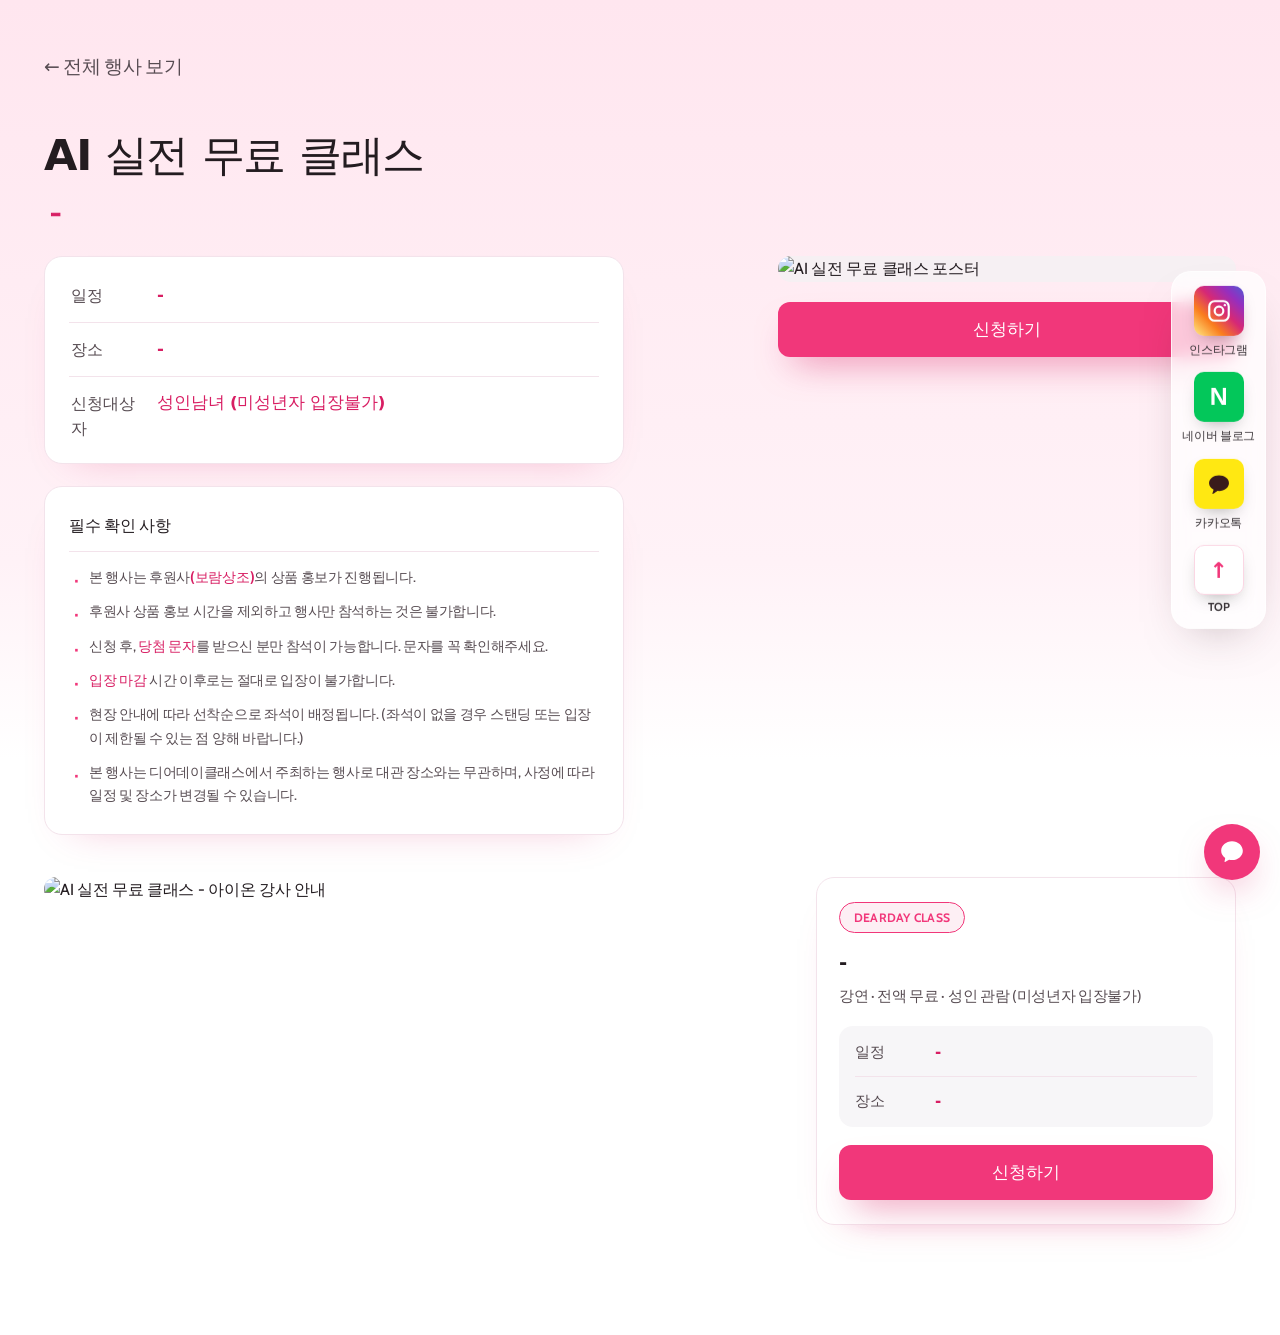
==== commit 9fc95fdb: "전민0907#1 디어데이 4·5단계 — 행사 목록·상세·신청을 관리자와 연결  4단계 (읽기) - events.html 에 박혀 있던 카드 22장 제거 → events-render" ====
--- a/src/pages/event-ai.html
+++ b/src/pages/event-ai.html
@@ -777,38 +777,38 @@
 </div>
 
 <script>
-var DATA={"jeonju":{venue:"전주 베스트웨스턴플러스",date:"2026-07-01",banner:"/images/event-ai-01.jpg"},
-"yongin":{venue:"용인 센트럴코업호텔",date:"2026-07-02",banner:"/images/event-ai-02.jpg"},
-"nowon":{venue:"노원 JW컨벤션웨딩홀",date:"2026-07-03",banner:"/images/event-ai-03.jpg"},
-"gwangmyeong":{venue:"광명 신한금융플러스 감탄본부",date:"2026-07-05",banner:"/images/event-ai-04.jpg"},
-"ulsan":{venue:"울산 아트홀마당",date:"2026-07-07",banner:"/images/event-ai-05.jpg"},
-"busan":{venue:"부산 HJ컨벤션센터 부산점",date:"2026-07-09",banner:"/images/event-ai-06.jpg"},
-"changwon":{venue:"창원 창원컨벤션센터",date:"2026-07-10",banner:"/images/event-ai-07.jpg"},
-"gimhae":{venue:"김해 남명아트홀",date:"2026-07-11",banner:"/images/event-ai-08.jpg"},
-"jinju":{venue:"진주 엠비씨컨벤션진주",date:"2026-07-12",banner:"/images/event-ai-09.jpg"},
-"gangnam":{venue:"강남 SETEC컨벤션센터",date:"2026-07-23",banner:"/images/event-ai-10.jpg"}};
+// 회차 자료는 관리자 [행사 관리] 에서 가져옵니다 (event-detail.js).
+var COURSE_ID="free-dd-ai";
+var DATA={};
 var TITLE="AI \uc2e4\uc804 \ubb34\ub8cc \ud074\ub798\uc2a4";
 var DEFAULT_ID="jeonju";
 
 (function(){
   var wk=['일','월','화','수','목','금','토'];
-  var p=new URLSearchParams(location.search);
-  var id=(p.get('id')&&DATA[p.get('id')])?p.get('id'):DEFAULT_ID;
-  var d=DATA[id];
-  document.getElementById('evBanner').src=d.banner;
-  var dt=new Date(d.date+'T00:00:00');
-  document.getElementById('mDate').textContent=dt.getFullYear()+'년 '+(dt.getMonth()+1)+'월 '+dt.getDate()+'일 ('+wk[dt.getDay()]+')';
-  document.getElementById('mVenue').textContent=d.venue;
-  var today=new Date(); today.setHours(0,0,0,0);
-  var diff=Math.round((dt-today)/86400000);
-  var dd=diff>0?('D-'+diff):(diff===0?'D-DAY':'행사 종료');
-  var mDdayEl=document.getElementById('mDday');
-  mDdayEl.textContent=dd;
-  if(diff<0){mDdayEl.classList.add('is-ended');}
-  var dsTitleEl=document.getElementById('dsTitle'); if(dsTitleEl) dsTitleEl.textContent=TITLE;
-  var dsDateEl=document.getElementById('dsDate'); if(dsDateEl) dsDateEl.textContent=document.getElementById('mDate').textContent;
-  var dsVenueEl=document.getElementById('dsVenue'); if(dsVenueEl) dsVenueEl.textContent=d.venue;
-  if(diff<0){document.querySelectorAll('.js-apply').forEach(function(b){b.textContent='마감';b.disabled=true;b.classList.add('is-closed');});}
+  // 고른 회차. 신청 팝업(openModal)도 이 값을 씁니다.
+  var d=null, dt=null;
+  function renderEvent(){
+    var p=new URLSearchParams(location.search);
+    var id=(p.get('id')&&DATA[p.get('id')])?p.get('id'):DEFAULT_ID;
+    d=DATA[id];
+    document.getElementById('evBanner').src=d.banner;
+    dt=new Date(d.date+'T00:00:00');
+    document.getElementById('mDate').textContent=dt.getFullYear()+'년 '+(dt.getMonth()+1)+'월 '+dt.getDate()+'일 ('+wk[dt.getDay()]+')';
+    document.getElementById('mVenue').textContent=d.venue;
+    var today=new Date(); today.setHours(0,0,0,0);
+    var diff=Math.round((dt-today)/86400000);
+    var dd=diff>0?('D-'+diff):(diff===0?'D-DAY':'행사 종료');
+    var mDdayEl=document.getElementById('mDday');
+    mDdayEl.textContent=dd;
+    if(diff<0){mDdayEl.classList.add('is-ended');}
+    var dsTitleEl=document.getElementById('dsTitle'); if(dsTitleEl) dsTitleEl.textContent=TITLE;
+    var dsDateEl=document.getElementById('dsDate'); if(dsDateEl) dsDateEl.textContent=document.getElementById('mDate').textContent;
+    var dsVenueEl=document.getElementById('dsVenue'); if(dsVenueEl) dsVenueEl.textContent=d.venue;
+    if(diff<0){document.querySelectorAll('.js-apply').forEach(function(b){b.textContent='마감';b.disabled=true;b.classList.add('is-closed');});}
+  }
+  // 자료가 채워지면 event-detail.js 가 이 함수를 부릅니다.
+  window.__ddRenderEvent=renderEvent;
+
   var nav=document.getElementById('nav');
   addEventListener('scroll',function(){nav.classList.toggle('scrolled',scrollY>10);},{passive:true});
 
@@ -823,7 +823,7 @@
   cbForm&&cbForm.addEventListener('submit',function(e){e.preventDefault();var v=cbText.value.trim();if(!v)return;var u=document.createElement('div');u.className='cb-msg user';u.textContent=v;cbBody.appendChild(u);cbText.value='';setTimeout(function(){var b=document.createElement('div');b.className='cb-msg bot';b.textContent='문의 주셔서 감사합니다! 담당자가 빠르게 확인 후 안내드리겠습니다.';cbBody.appendChild(b);cbBody.scrollTop=cbBody.scrollHeight;},500);cbBody.scrollTop=cbBody.scrollHeight;});
   var modal=document.getElementById('applyModal');
   var amSub=document.getElementById('amSub'), form=document.getElementById('applyForm'), done=document.getElementById('amDone');
-  function openModal(){ amSub.textContent=TITLE+' · '+d.venue+' · '+(dt.getMonth()+1)+'월 '+dt.getDate()+'일'; form.hidden=false; done.hidden=true; form.reset(); modal.hidden=false; document.body.classList.add('modal-open'); setTimeout(function(){document.getElementById('afName').focus();},60); }
+  function openModal(){ if(!d||!dt){ if(window.siteAlert) siteAlert('행사 정보를 불러오는 중이에요. 잠시 후 다시 눌러주세요.'); return; } amSub.textContent=TITLE+' · '+d.venue+' · '+(dt.getMonth()+1)+'월 '+dt.getDate()+'일'; form.hidden=false; done.hidden=true; form.reset(); modal.hidden=false; document.body.classList.add('modal-open'); setTimeout(function(){document.getElementById('afName').focus();},60); }
   function closeModal(){ modal.hidden=true; document.body.classList.remove('modal-open'); }
   document.querySelectorAll('.js-apply').forEach(function(b){b.addEventListener('click',openModal);});
   modal.querySelectorAll('[data-close]').forEach(function(el){el.addEventListener('click',closeModal);});
@@ -841,7 +841,7 @@
   })();
   addEventListener('keydown',function(e){if(e.key==='Escape'&&!modal.hidden)closeModal();});
   
-  form.addEventListener('submit',function(e){e.preventDefault();var name=document.getElementById('afName').value.trim();var phone=document.getElementById('afPhone').value.trim();var age=document.getElementById('afAge').value;var agree=document.getElementById('afAgree').checked;if(!name){siteAlert('이름을 입력해주세요.');document.getElementById('afName').focus();return;}if(!phone){siteAlert('연락처를 입력해주세요.');document.getElementById('afPhone').focus();return;}if(!/^\d{2,3}-\d{3,4}-\d{4}$/.test(phone)){siteAlert('연락처는 숫자만 정확하게 입력해주세요. (예: 010-1234-5678)');document.getElementById('afPhone').focus();return;}if(!age){siteAlert('연령대를 선택해주세요.');document.getElementById('afAge').focus();return;}if(!agree){siteAlert('개인정보 수집 및 이용에 동의해주세요.');return;}form.hidden=true;done.hidden=false;modal.querySelector('.modal-card').scrollTop=0;});
+  form.addEventListener('submit',function(e){e.preventDefault();var name=document.getElementById('afName').value.trim();var phone=document.getElementById('afPhone').value.trim();var age=document.getElementById('afAge').value;var agree=document.getElementById('afAgree').checked;if(!name){siteAlert('이름을 입력해주세요.');document.getElementById('afName').focus();return;}if(!phone){siteAlert('연락처를 입력해주세요.');document.getElementById('afPhone').focus();return;}if(!/^\d{2,3}-\d{3,4}-\d{4}$/.test(phone)){siteAlert('연락처는 숫자만 정확하게 입력해주세요. (예: 010-1234-5678)');document.getElementById('afPhone').focus();return;}if(!age){siteAlert('연령대를 선택해주세요.');document.getElementById('afAge').focus();return;}if(!agree){siteAlert('개인정보 수집 및 이용에 동의해주세요.');return;}var btn=form.querySelector('.modal-submit');if(btn){btn.disabled=true;btn.dataset.label=btn.textContent;btn.textContent='접수 중…';}window.DeardayApply.submit({name:name,phone:phone,age:age,source:'dearday-detail'}).then(function(){form.hidden=true;done.hidden=false;modal.querySelector('.modal-card').scrollTop=0;}).catch(function(err){window.DeardayApply.warn(err&&err.message);}).then(function(){if(btn){btn.disabled=false;btn.textContent=btn.dataset.label||'신청하기';}});});
 })();
 
   (function(){
@@ -873,6 +873,11 @@
 </script>
 <script src="/assets/phone-format.js"></script>
 <script src="/assets/age-select.js"></script>
+<script src="/assets/supabase-store-common.js?v=20260903-dd-events-1"></script>
+<script src="/assets/courses-store.js?v=20260903-dd-events-1"></script>
+<script src="/assets/applications-store.js?v=20260903-dd-events-1"></script>
+<script src="/assets/event-detail.js?v=20260903-dd-events-1"></script>
+<script src="/assets/apply-form.js?v=20260903-dd-events-1"></script>
 <script>
 (function(){
   var AI_IMG={aion:"/images/event-ai-11.jpg",moon:"/images/event-ai-12.jpg"};
